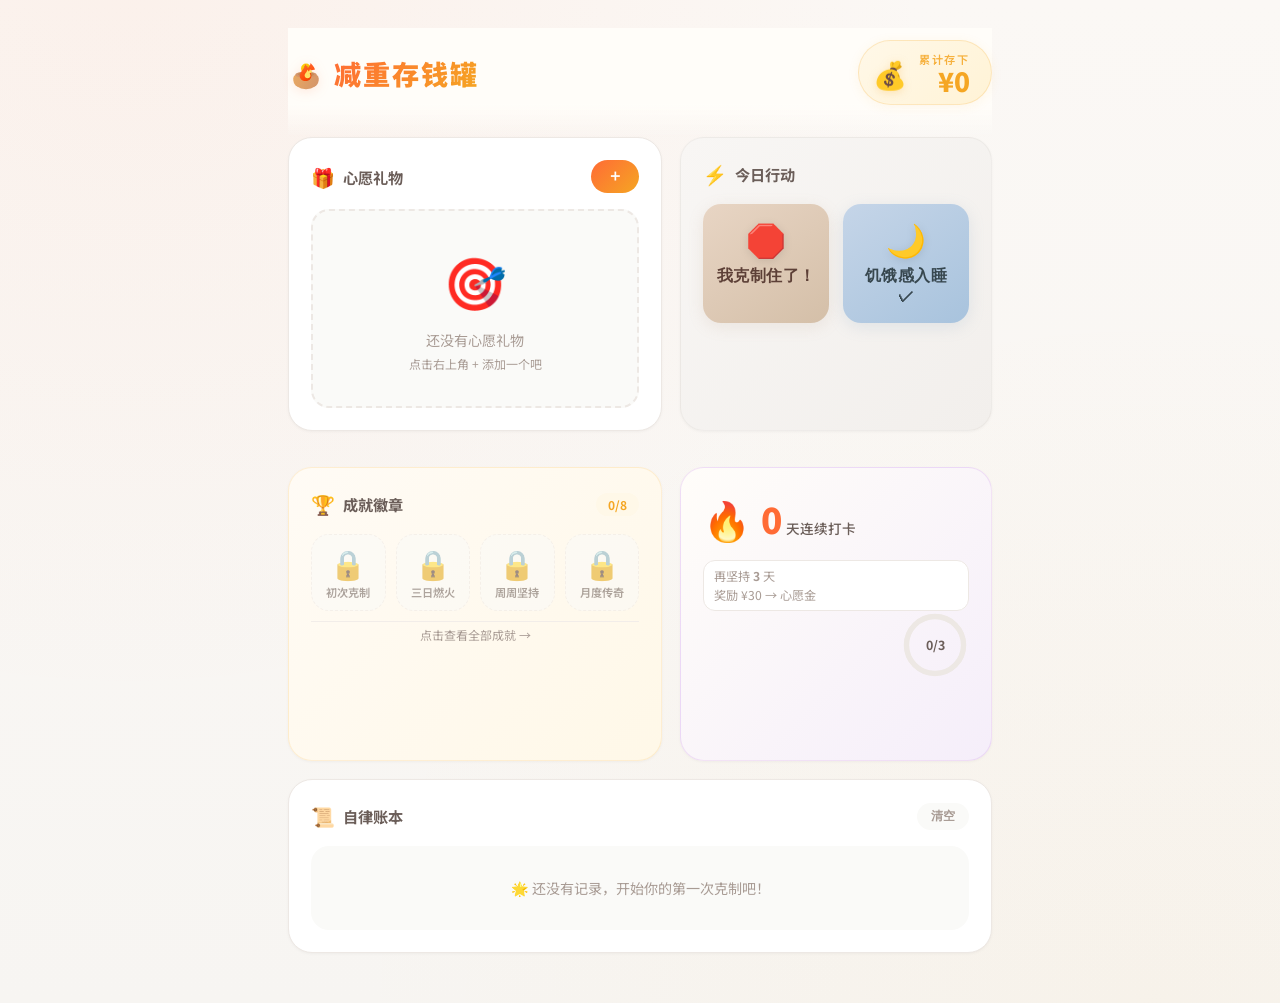
==== index.html @ 11b08d73 "feat: 减重存钱罐初始版本 - 2x2布局/SVG Logo/弹窗交互修复" ====
<!DOCTYPE html>
<html lang="zh-CN">
<head>
  <meta charset="UTF-8">
  <meta name="viewport" content="width=device-width, initial-scale=1.0, maximum-scale=1.0, user-scalable=no">
  <meta name="apple-mobile-web-app-capable" content="yes">
  <meta name="apple-mobile-web-app-status-bar-style" content="black-translucent">
  <title>减重存钱罐 | 减肥 = 存钱</title>
  <link rel="stylesheet" href="style.css">
  <link rel="preconnect" href="https://fonts.googleapis.com">
  <link href="https://fonts.googleapis.com/css2?family=Noto+Sans+SC:wght@300;400;500;700;900&display=swap" rel="stylesheet">
</head>
<body>
  <!-- ===== 主容器 ===== -->
  <div class="app-container">

    <!-- ===== 顶部导航栏 ===== -->
    <header class="top-bar">
      <div class="logo-area">
        <div class="logo-mark" aria-label="减重存钱罐 logo">
          <svg viewBox="0 0 40 40" width="36" height="36" fill="none" xmlns="http://www.w3.org/2000/svg">
            <!-- 钱罐身体 -->
            <ellipse cx="20" cy="28" rx="14" ry="10" fill="url(#potGrad)"/>
            <rect x="6" y="22" width="28" height="8" rx="4" fill="url(#potGrad)"/>
            <!-- 钱罐口 -->
            <ellipse cx="20" cy="22" rx="12" ry="3.5" fill="#D4956A"/>
            <ellipse cx="20" cy="21.5" rx="9" ry="2.5" fill="#C48A55"/>
            <!-- 投币口 -->
            <rect x="17" y="18" width="6" height="3.5" rx="1.5" fill="#8B6914"/>
            <!-- 金币（¥符号） -->
            <circle cx="20" cy="15" r="5.5" fill="url(#coinGrad)"/>
            <text x="20" y="17.5" text-anchor="middle" font-size="7" font-weight="900" fill="#B8860B">¥</text>
            <!-- 火焰 -->
            <path d="M30 16c-1-3-3.5-5-5-7 0 2.5-1.5 4-3 5.5-.5-1.5-2-3-3-4.5 0 3-2 5.5-3.5 7.5C14 19.5 13 21 13 23c0 3.5 3 6 6.5 6s6.5-2.5 6.5-6c0-2-.8-3.8-2-5.5z" fill="url(#fireGrad)" opacity="0.95"/>
            <path d="M27 19c-.5-1.5-1.8-2.5-2.6-3.5 0 1.3-.8 2-1.5 2.8-.25-.75-.9-1.5-1.35-2.25 0 1.5-1 2.75-1.75 3.75-.85 1.2-1.35 2-1.35 3 0 1.75 1.5 3 3.25 3S25 24.75 25 23c0-1-.4-1.9-1-2.75z" fill="#FFE066"/>
            <defs>
              <linearGradient id="potGrad" x1="6" y1="22" x2="34" y2="34" gradientUnits="userSpaceOnUse">
                <stop stop-color="#E8A862"/>
                <stop offset="1" stop-color="#D4956A"/>
              </linearGradient>
              <linearGradient id="coinGrad" x1="14.5" y1="9.5" x2="25.5" y2="20.5" gradientUnits="userSpaceOnUse">
                <stop stop-color="#FFD700"/>
                <stop offset="1" stop-color="#F5A623"/>
              </linearGradient>
              <linearGradient id="fireGrad" x1="16" y1="9" x2="32" y2="29" gradientUnits="userSpaceOnUse">
                <stop stop-color="#FF6B35"/>
                <stop offset="0.6" stop-color="#FF4500"/>
                <stop offset="1" stop-color="#CC3300"/>
              </linearGradient>
            </defs>
          </svg>
        </div>
        <h1 class="app-title">减重存钱罐</h1>
      </div>
      <div class="top-bar-right">
        <div class="total-saved-display" onclick="showStats()">
          <div class="saved-icon-wrap">💰</div>
          <div class="saved-info">
            <span class="saved-label">累计存下</span>
            <span class="saved-amount">¥<span id="totalSaved">0</span></span>
          </div>
        </div>
      </div>
    </header>

    <!-- ===== 核心数据卡片区域 ===== -->
    <section class="dashboard-grid">

      <!-- 心愿礼物卡片 -->
      <div class="card wish-card" id="wishCardSection">
        <div class="card-header">
          <span class="card-icon">🎁</span>
          <span class="card-title">心愿礼物</span>
          <button class="btn-mini btn-add-wish" onclick="openWishModal()" title="添加心愿">＋</button>
        </div>
        <div class="wish-display" id="wishDisplay">
          <div class="wish-empty-state" id="wishEmpty">
            <div class="empty-icon">🎯</div>
            <p>还没有心愿礼物<br><small>点击右上角 + 添加一个吧</small></p>
          </div>
        </div>
      </div>

      <!-- 今日行动卡片区 -->
      <div class="card action-card">
        <div class="card-header">
          <span class="card-icon">⚡</span>
          <span class="card-title">今日行动</span>
        </div>
        <div class="action-buttons">
          <button class="btn-action btn-resist" onclick="openResistModal()">
            <span class="btn-emoji">🛑</span>
            <span class="btn-text">我克制住了！</span>
            <span class="btn-sub">忍住没买高热量</span>
          </button>
          <button class="btn-action btn-checkin" onclick="doCheckin()">
            <span class="btn-emoji">🌙</span>
            <span class="btn-text">饥饿感入睡 ✓</span>
            <span class="btn-sub" id="checkinSubtext">带着饥饿感打卡</span>
          </button>
        </div>
      </div>

      <!-- 成就徽章卡片 -->
      <div class="card badge-card" id="badgeCardSection" onclick="openBadgeModal()">
        <div class="card-header">
          <span class="card-icon">🏆</span>
          <span class="card-title">成就徽章</span>
          <span class="badge-count" id="badgeCount">0/8</span>
        </div>
        <div class="badge-grid" id="badgeGrid">
          <!-- JS动态渲染 -->
        </div>
        <div class="badge-hint">点击查看全部成就 →</div>
      </div>

      <!-- 打卡连续天数 -->
      <div class="card streak-card">
        <div class="streak-info">
          <div class="streak-flame">🔥</div>
          <div class="streak-detail">
            <span class="streak-number"><span id="currentStreak">0</span></span>
            <span class="streak-unit">天连续打卡</span>
          </div>
          <div class="streak-next">
            <div class="streak-next-line">再坚持 <strong id="daysUntilReward">3</strong> 天</div>
            <div class="streak-next-line">奖励 ¥30 → 心愿金</div>
          </div>
        </div>
        <div class="progress-ring-wrap">
          <svg class="progress-ring" viewBox="0 0 100 100">
            <circle class="ring-bg" cx="50" cy="50" r="42"/>
            <circle class="ring-progress" id="streakRing" cx="50" cy="50" r="42"/>
          </svg>
          <span class="ring-text" id="ringText">0/3</span>
        </div>
      </div>

    </section>

    <!-- ===== 历史记录列表 ===== -->
    <section class="card history-card">
      <div class="card-header">
        <span class="card-icon">📜</span>
        <span class="card-title">自律账本</span>
        <button class="btn-mini btn-clear-history" onclick="clearAllHistory()">清空</button>
      </div>
      <div class="history-list" id="historyList">
        <div class="history-empty" id="historyEmpty">
          <p>🌟 还没有记录，开始你的第一次克制吧！</p>
        </div>
      </div>
    </section>

  </div>

  <!-- ===== 克制消费弹窗 ===== -->
  <div class="modal-overlay" id="resistModal">
    <div class="modal resist-modal">
      <div class="modal-glow"></div>
      <h2 class="modal-title">🛑 克制成功！</h2>
      <p class="modal-desc">你忍住了什么诱惑？把这笔钱存进心愿礼物吧！</p>

      <div class="form-group">
        <label>你忍住没买什么？</label>
        <div class="food-presets" id="foodPresets">
          <button class="food-chip selected" data-name="薛记炒货" data-price="28">🥜 薛记炒货 ¥28</button>
          <button class="food-chip" data-name="奶茶（大杯）" data-price="18">🧋 奶茶 ¥18</button>
          <button class="food-chip" data-name="炸鸡套餐" data-price="35">🍗 炸鸡套餐 ¥35</button>
          <button class="food-chip" data-name="蛋糕甜点" data-price="32">🍰 蛋糕 ¥32</button>
          <button class="food-chip" data-name="烧烤夜宵" data-price="60">🍢 烧烤 ¥60</button>
          <button class="food-chip" data-name="火锅" data-price="120">🍲 火锅 ¥120</button>
          <button class="food-chip" data-name="可乐薯条" data-price="22">🍟 快餐 ¥22</button>
          <button class="food-chip" data-name="冰淇淋" data-price="15">🍦 冰淇淋 ¥15</button>
        </div>
        <!-- 自定义输入 -->
        <div class="custom-food-input-wrap">
          <span class="custom-food-hint">✏️ 或自定义：</span>
          <input type="text" id="customFoodName" class="text-input custom-name-input" placeholder="物品名称">
          <div class="custom-amount-inline">
            <span class="currency-small">¥</span>
            <input type="number" id="customFoodPrice" class="amount-small-input" placeholder="金额" min="1" max="9999">
          </div>
          <button class="btn-mini btn-use-custom" id="btnUseCustom" onclick="useCustomFood()">使用</button>
        </div>
      </div>

      <div class="form-group">
        <label>存入金额（元）</label>
        <div class="amount-input-wrap">
          <span class="currency">¥</span>
          <input type="number" id="resistAmount" class="amount-input" value="28" min="1" max="9999">
        </div>
      </div>

      <div class="form-group">
        <label>备注（可选）</label>
        <input type="text" id="resistNote" class="text-input" placeholder="比如：路过薛记忍住了...">
      </div>

      <div class="modal-actions">
        <button class="btn-cancel" onclick="closeResistModal()">取消</button>
        <button class="btn-confirm btn-resist-confirm" onclick="confirmResist()">✨ 存入心愿金！</button>
      </div>
    </div>
  </div>

  <!-- ===== 添加心愿弹窗 ===== -->
  <div class="modal-overlay" id="wishModal">
    <div class="modal wish-modal">
      <h2 class="modal-title">🎁 添加心愿礼物</h2>
      <div class="form-group">
        <label>心愿礼物名称</label>
        <input type="text" id="wishName" class="text-input" placeholder="例如：AirPods Pro">
      </div>
      <div class="form-group">
        <label>目标金额（元）</label>
        <div class="amount-input-wrap">
          <span class="currency">¥</span>
          <input type="number" id="wishTarget" class="amount-input" value="699" min="1" max="999999">
        </div>
      </div>
      <div class="form-group">
        <label>图片链接（可选）</label>
        <input type="text" id="wishImage" class="text-input" placeholder="图片URL或留空使用默认图标">
      </div>
      <div class="modal-actions">
        <button class="btn-cancel" onclick="closeWishModal()">取消</button>
        <button class="btn-confirm btn-wish-confirm" onclick="saveWish()">💾 保存心愿</button>
      </div>
    </div>
  </div>

  <!-- ===== 鼓励弹窗（光效+文案） ===== -->
  <div class="celebration-overlay" id="celebrationOverlay">
    <canvas id="particleCanvas"></canvas>
    <div class="celebration-content" id="celebrationContent">
      <div class="celebration-icon" id="celebrationIcon">🏆</div>
      <h2 class="celebration-title" id="celebrationTitle">太棒了！</h2>
      <p class="celebration-text" id="celebrationText">鼓励文案</p>
      <div class="celebration-amount" id="celebrationAmount">+¥28</div>
      <button class="btn-celebration-close" onclick="closeCelebration()">继续加油 💪</button>
    </div>
  </div>

  <!-- ===== 成就弹窗 ===== -->
  <div class="modal-overlay" id="badgeModal">
    <div class="modal badge-modal">
      <h2 class="modal-title">🏆 成就殿堂</h2>
      <p class="modal-desc">每一个徽章都是你自律的见证，继续加油解锁更多！</p>

      <div class="badge-list" id="badgeList">
        <!-- JS动态渲染所有成就 -->
      </div>

      <div class="modal-actions">
        <button class="btn-confirm" style="flex:1" onclick="closeBadgeModal()">太棒了！</button>
      </div>
    </div>
  </div>

  <!-- ===== 成就解锁庆祝弹窗 ===== -->
  <div class="celebration-overlay" id="badgeCelebrationOverlay">
    <canvas id="badgeParticleCanvas"></canvas>
    <div class="celebration-content badge-celebration-content" id="badgeCelebrationContent">
      <div class="badge-unlock-icon" id="badgeUnlockIcon">🏅</div>
      <h2 class="celebration-title" id="badgeUnlockTitle">成就解锁！</h2>
      <div class="badge-unlock-name" id="badgeUnlockName"></div>
      <p class="celebration-text" id="badgeUnlockDesc">成就描述</p>
      <button class="btn-celebration-close" onclick="closeBadgeCelebration()">收下徽章 🎖️</button>
    </div>
  </div>

  <!-- ===== 底部Tab导航（移动端） ===== -->
  <nav class="bottom-nav">
    <button class="nav-item active" data-tab="home">
      <span class="nav-icon">🏠</span>
      <span class="nav-label">首页</span>
    </button>
    <button class="nav-item" data-tab="stats" onclick="showStats()">
      <span class="nav-icon">📊</span>
      <span class="nav-label">统计</span>
    </button>
    <button class="nav-item" data-tab="wish" onclick="openWishModal()">
      <span class="nav-icon nav-center-icon">🎯</span>
      <span class="nav-label">心愿</span>
    </button>
    <button class="nav-item" data-tab="history">
      <span class="nav-icon">📝</span>
      <span class="nav-label">记录</span>
    </button>
  </nav>

  <!-- ===== 统计面板弹窗 ===== -->
  <div class="modal-overlay" id="statsModal">
    <div class="modal stats-modal">
      <h2 class="modal-title">📊 数据统计</h2>
      <div class="stats-grid">
        <div class="stat-item">
          <span class="stat-value" id="statTotalSaved">¥0</span>
          <span class="stat-label">累计存钱</span>
        </div>
        <div class="stat-item">
          <span class="stat-value" id="statResistCount">0</span>
          <span class="stat-label">克制次数</span>
        </div>
        <div class="stat-item">
          <span class="stat-value" id="statCheckinCount">0</span>
          <span class="stat-label">打卡天数</span>
        </div>
        <div class="stat-item">
          <span class="stat-value" id="statBonusEarned">¥0</span>
          <span class="stat-label">打卡奖金</span>
        </div>
        <div class="stat-item stat-wide">
          <span class="stat-value" id="statCaloriesSaved">0</span>
          <span class="stat-label">预估少摄入热量 (kcal)</span>
        </div>
        <div class="stat-item stat-wide">
          <span class="stat-value" id="statBestStreak">0</span>
          <span class="stat-label">最长连续打卡</span>
        </div>
      </div>
      <div class="modal-actions">
        <button class="btn-confirm" onclick="closeStatsModal()">知道了</button>
      </div>
    </div>
  </div>

  <!-- ===== 打卡日历弹窗 ===== -->
  <div class="modal-overlay" id="calendarModal">
    <div class="modal calendar-modal">
      <h2 class="modal-title">📅 饥饿感入睡打卡日历</h2>
      <p class="modal-desc">带着饥饿感入睡，每3天奖励 ¥30 存入心愿金</p>

      <!-- 月份导航 -->
      <div class="calendar-nav">
        <button class="cal-nav-btn" id="calPrevMonth" onclick="changeCalMonth(-1)">◀</button>
        <span class="cal-month-year" id="calMonthYear"></span>
        <button class="cal-nav-btn" id="calNextMonth" onclick="changeCalMonth(1)">▶</button>
      </div>

      <!-- 星期头 -->
      <div class="cal-weekdays">
        <span>日</span><span>一</span><span>二</span><span>三</span><span>四</span><span>五</span><span>六</span>
      </div>

      <!-- 日历网格 -->
      <div class="calendar-grid" id="calendarGrid">
        <!-- JS动态生成 -->
      </div>

      <!-- 统计摘要 -->
      <div class="cal-summary">
        <div class="cal-stat">
          <span class="cal-stat-num" id="calTotalDays">0</span>
          <span class="cal-stat-label">本月打卡</span>
        </div>
        <div class="cal-stat">
          <span class="cal-stat-num" id="calBonusThisMonth">¥0</span>
          <span class="cal-stat-label">本月奖金</span>
        </div>
        <div class="cal-stat">
          <span class="cal-stat-num" id="calCurrentStreak2">0</span>
          <span class="cal-stat-label">当前连续</span>
        </div>
      </div>

      <div class="modal-actions">
        <button class="btn-confirm" style="flex:1" onclick="closeCalendarModal()">关闭</button>
        <button class="btn-confirm btn-resist-confirm" style="flex:1" onclick="closeCalendarModal(); doCheckin();">🌙 今日打卡</button>
      </div>
    </div>
  </div>

  <script src="app.js"></script>
</body>
</html>
---- style.css ----
/* ============================================================
   瘦金 - 明亮清新主题 | 响应式桌面+手机双端适配
   ============================================================ */

/* ===== CSS变量 - 明亮色系 ===== */
:root {
  --primary: #FF6B35;
  --primary-light: #FF8F5C;
  --primary-dark: #E55A2B;
  --primary-soft: #FFF3ED;
  --accent-gold: #F5A623;
  --accent-gold-soft: #FFF8E8;
  --accent-green: #34C759;
  --accent-green-soft: #EDF9F1;
  --accent-purple: #AF52DE;
  --accent-purple-soft: #F5EEFA;

  /* 明亮主题 */
  --bg-main: #F7F5F2;
  --bg-warm: #FFFDF9;
  --bg-card: #FFFFFF;
  --bg-card-alt: #FAFAF8;
  --text-primary: #1D1615;
  --text-secondary: #6B5E59;
  --text-muted: #A89B94;
  --border-color: #EDE8E4;
  --border-light: #F2EDE9;

  --shadow-sm: 0 1px 3px rgba(0, 0, 0, 0.04);
  --shadow-md: 0 4px 16px rgba(0, 0, 0, 0.06);
  --shadow-lg: 0 8px 32px rgba(0, 0, 0, 0.08);
  --shadow-glow-orange: 0 4px 20px rgba(255, 107, 53, 0.15);
  --shadow-glow-gold: 0 4px 20px rgba(245, 166, 35, 0.15);

  --radius-sm: 12px;
  --radius-md: 18px;
  --radius-lg: 24px;
  --radius-full: 50px;
}

* {
  margin: 0;
  padding: 0;
  box-sizing: border-box;
  -webkit-tap-highlight-color: transparent;
}

html {
  font-size: 16px;
  scroll-behavior: smooth;
}

body {
  font-family: 'Noto Sans SC', -apple-system, BlinkMacSystemFont, 'Segoe UI', sans-serif;
  background: var(--bg-main);
  color: var(--text-primary);
  min-height: 100vh;
  overflow-x: hidden;
  /* 温暖的渐变背景 */
  background-image:
    radial-gradient(ellipse at 10% 0%, rgba(255, 107, 53, 0.05) 0%, transparent 50%),
    radial-gradient(ellipse at 90% 100%, rgba(245, 166, 35, 0.04) 0%, transparent 50%),
    linear-gradient(180deg, #FBF8F5 0%, var(--bg-main) 100%);
}

/* ===== 主容器 - 桌面端宽屏布局 ===== */
.app-container {
  max-width: 720px;          /* 桌面端更宽 */
  margin: 0 auto;
  padding: 24px 28px 100px;   /* 底部留出导航栏空间 */
  position: relative;
}

/* ===== 顶部导航栏 ===== */
.top-bar {
  display: flex;
  justify-content: space-between;
  align-items: center;
  padding: 8px 0 28px;
  position: sticky;
  top: 0;
  z-index: 100;
  background: linear-gradient(to bottom, var(--bg-warm) 70%, transparent);
}

.top-bar-right {
  display: flex;
  align-items: center;
  gap: 10px;
}

.desktop-stats-btn {
  display: none; /* 手机端隐藏 */
}

/* ===== Logo 设计 - SVG 纯图形 ===== */
.logo-area {
  display: flex;
  align-items: center;
  gap: 10px;
}

.logo-mark {
  display: flex;
  align-items: center;
  justify-content: center;
  animation: logoFloat 3s ease-in-out infinite;
  filter: drop-shadow(0 2px 6px rgba(255, 107, 53, 0.15));
}

@keyframes logoFloat {
  0%, 100% { transform: translateY(0) rotate(0deg); }
  50% { transform: translateY(-2px) rotate(-2deg); }
}

/* Logo 内火焰呼吸动画 */
.logo-mark svg path[fill="url(#fireGrad)"] {
  animation: fireBreath 1.5s ease-in-out infinite alternate;
  transform-origin: center bottom;
}

@keyframes fireBreath {
  from { opacity: 0.85; transform: scaleY(0.95) scaleX(0.98); }
  to { opacity: 1; transform: scaleY(1.05) scaleX(1.02); }
}

/* Logo 内金币微旋转 */
.logo-mark svg circle[r="5.5"] {
  animation: coinSpin 4s ease-in-out infinite;
  transform-origin: center;
}

@keyframes coinSpin {
  0%, 100% { transform: rotate(0deg) translateY(0); }
  25% { transform: rotate(8deg) translateY(-1px); }
  75% { transform: rotate(-8deg) translateY(-1px); }
}

@keyframes pulse-icon {
  0%, 100% { transform: scale(1); }
  50% { transform: scale(1.12); }
}

.app-title {
  font-size: 1.45rem;
  font-weight: 900;
  background: linear-gradient(135deg, var(--primary), var(--accent-gold));
  -webkit-background-clip: text;
  -webkit-text-fill-color: transparent;
  background-clip: text;
  letter-spacing: 2px;
}

.total-saved-display {
  display: flex;
  align-items: center;
  gap: 10px;
  background: linear-gradient(135deg, var(--accent-gold-soft), #FFF3D6);
  padding: 8px 18px 8px 12px;
  border-radius: var(--radius-full);
  border: 1.5px solid rgba(245, 166, 35, 0.2);
  cursor: pointer;
  transition: all 0.3s cubic-bezier(0.34, 1.56, 0.64, 1);
  box-shadow: 0 2px 12px rgba(245, 166, 35, 0.08);
}

.total-saved-display:hover {
  transform: translateY(-2px) scale(1.03);
  box-shadow: 0 4px 20px rgba(245, 166, 35, 0.2);
  border-color: rgba(245, 166, 35, 0.35);
}

.saved-icon-wrap {
  font-size: 1.5rem;
  animation: coinBounce 2s ease-in-out infinite;
  filter: drop-shadow(0 2px 4px rgba(245, 166, 35, 0.25));
}

@keyframes coinBounce {
  0%, 100% { transform: translateY(0) scale(1); }
  50% { transform: translateY(-3px) scale(1.1); }
}

.saved-info {
  display: flex;
  flex-direction: column;
  align-items: flex-end;
  gap: 1px;
}

.saved-label {
  font-size: 0.65rem;
  color: var(--accent-gold);
  letter-spacing: 1.5px;
  font-weight: 600;
  opacity: 0.85;
}

.saved-amount {
  font-size: 1.45rem;
  font-weight: 900;
  color: var(--accent-gold);
  line-height: 1;
  letter-spacing: -0.5px;
}

/* ===== 卡片通用 - 明亮风格 + 丰富交互 ===== */
.card {
  background: var(--bg-card);
  border-radius: var(--radius-lg);
  padding: 22px;
  margin-bottom: 18px;
  border: 1px solid var(--border-color);
  box-shadow: var(--shadow-sm);
  transition: transform 0.3s cubic-bezier(0.34, 1.56, 0.64, 1), 
              box-shadow 0.3s cubic-bezier(0.34, 1.56, 0.64, 1),
              border-color 0.3s ease;
  cursor: default;
  position: relative;
  overflow: hidden;
}

/* 卡片悬停光效扫过 */
.card::after {
  content: '';
  position: absolute;
  top: 0;
  left: -100%;
  width: 60%;
  height: 100%;
  background: linear-gradient(90deg, transparent, rgba(255,255,255,0.4), transparent);
  transition: left 0.5s ease;
  pointer-events: none;
  opacity: 0;
}

.card:hover::after {
  left: 150%;
  opacity: 1;
}

.card:hover {
  transform: translateY(-4px) scale(1.008);
  box-shadow: var(--shadow-lg), 0 0 0 1px rgba(255,107,53,0.06);
  border-color: rgba(255, 107, 53, 0.15);
}

.card:active {
  transform: translateY(-1px) scale(0.998);
  transition-duration: 0.1s;
}

.card-header {
  display: flex;
  align-items: center;
  gap: 8px;
  margin-bottom: 16px;
}

.card-icon {
  font-size: 1.2rem;
}

.card-title {
  font-size: 0.95rem;
  font-weight: 700;
  color: var(--text-secondary);
  flex: 1;
}

.btn-mini {
  background: var(--primary-soft);
  color: var(--primary);
  border: none;
  padding: 5px 14px;
  border-radius: var(--radius-full);
  font-size: 0.75rem;
  font-weight: 600;
  cursor: pointer;
  transition: all 0.2s;
}

.btn-mini:hover {
  background: var(--primary);
  color: white;
}

.btn-add-wish {
  background: linear-gradient(135deg, var(--primary), var(--accent-gold));
  color: white !important;
  padding: 6px 16px;
  font-size: 1rem;
}

/* ===== Dashboard Grid ===== */
.dashboard-grid {
  display: grid;
  grid-template-columns: 1fr 1fr;
  gap: 16px;
}

/* 手机端单列 */
@media (max-width: 480px) {
  .dashboard-grid {
    grid-template-columns: 1fr;
  }
}

/* ===== 心愿礼物卡片 - 可点击交互 ===== */
.wish-card {
  cursor: pointer;
}

.wish-card:hover {
  border-color: rgba(245, 166, 35, 0.3);
}

.wish-display {
  min-height: 120px;
}

.wish-empty-state {
  display: flex;
  flex-direction: column;
  align-items: center;
  justify-content: center;
  padding: 32px 12px;
  color: var(--text-muted);
  text-align: center;
  background: var(--bg-card-alt);
  border-radius: var(--radius-md);
  border: 2px dashed var(--border-color);
  transition: all 0.3s ease;
  cursor: pointer;
}

.wish-empty-state:hover {
  border-color: var(--primary);
  background: var(--primary-soft);
}

.wish-empty-state:hover .empty-icon {
  transform: scale(1.2) rotate(10deg);
}

.empty-icon {
  font-size: 3.2rem;
  margin-bottom: 12px;
  animation: float 3s ease-in-out infinite;
}

@keyframes float {
  0%, 100% { transform: translateY(0); }
  50% { transform: translateY(-8px); }
}

.wish-empty-state p {
  font-size: 0.88rem;
  line-height: 1.6;
}

.wish-empty-state small {
  color: var(--text-muted);
  font-size: 0.75rem;
}

/* 有心愿时的展示 */
.wish-active {
  display: flex;
  align-items: center;
  gap: 20px;
  padding: 8px 0;
  cursor: pointer;
  transition: transform 0.25s ease;
}

.wish-active:hover {
  transform: translateX(4px);
}

.wish-active:hover .wish-img-wrap {
  transform: rotate(-5deg) scale(1.08);
  box-shadow: 0 4px 16px rgba(245, 166, 35, 0.2);
}

.wish-img-wrap {
  width: 80px;
  height: 80px;
  border-radius: var(--radius-md);
  overflow: hidden;
  flex-shrink: 0;
  background: linear-gradient(135deg, #FFF5EE, #FFE8D6);
  display: flex;
  align-items: center;
  justify-content: center;
  font-size: 2.2rem;
  border: 1px solid var(--border-light);
  transition: transform 0.35s cubic-bezier(0.34, 1.56, 0.64, 1), 
              box-shadow 0.35s ease;
}

.wish-img-wrap img {
  width: 100%;
  height: 100%;
  object-fit: cover;
}

.wish-info {
  flex: 1;
  min-width: 0;
}

.wish-name {
  font-size: 1.1rem;
  font-weight: 700;
  margin-bottom: 6px;
  white-space: nowrap;
  overflow: hidden;
  text-overflow: ellipsis;
}

.wish-progress-bar {
  width: 100%;
  height: 12px;
  background: var(--bg-card-alt);
  border-radius: 6px;
  overflow: hidden;
  margin: 10px 0;
  border: 1px solid var(--border-light);
}

.wish-progress-fill {
  height: 100%;
  border-radius: 6px;
  background: linear-gradient(90deg, var(--primary), var(--accent-gold));
  transition: width 0.6s cubic-bezier(0.34, 1.56, 0.64, 1);
  position: relative;
}

.wish-progress-fill::after {
  content: '';
  position: absolute;
  top: 0;
  left: 0;
  right: 0;
  bottom: 0;
  background: linear-gradient(90deg, transparent, rgba(255,255,255,0.35), transparent);
  animation: shimmer 2.5s infinite;
}

@keyframes shimmer {
  0% { transform: translateX(-100%); }
  100% { transform: translateX(100%); }
}

.wish-amount-row {
  display: flex;
  justify-content: space-between;
  align-items: baseline;
}

.wish-current {
  font-size: 1.2rem;
  font-weight: 800;
  color: var(--accent-gold);
}

.wish-target {
  font-size: 0.82rem;
  color: var(--text-muted);
}

.wish-percent {
  font-size: 0.78rem;
  color: var(--accent-green);
  font-weight: 700;
  background: var(--accent-green-soft);
  padding: 2px 10px;
  border-radius: var(--radius-full);
}

/* ===== 行动按钮卡片 ===== */
.action-card {
  background: linear-gradient(135deg, #F8F6F4, #F2EFEC);
  border-color: rgba(180, 170, 165, 0.12);
}

.action-card:hover {
  border-color: rgba(180, 170, 165, 0.25);
  box-shadow: var(--shadow-md), 0 0 30px rgba(160, 145, 135, 0.05);
}

.action-buttons {
  display: grid;
  grid-template-columns: 1fr 1fr;
  gap: 14px;
}

.btn-action {
  display: flex;
  flex-direction: column;
  align-items: center;
  gap: 6px;
  padding: 22px 14px;
  border: none;
  border-radius: var(--radius-md);
  cursor: pointer;
  transition: all 0.3s cubic-bezier(0.34, 1.56, 0.64, 1);
  position: relative;
  overflow: hidden;
}

/* 按钮点击涟漪效果容器 */
.btn-action .ripple {
  position: absolute;
  border-radius: 50%;
  background: rgba(255, 255, 255, 0.4);
  transform: scale(0);
 animation: rippleAnim 0.6s ease-out;
  pointer-events: none;
}

@keyframes rippleAnim {
  to {
    transform: scale(4);
    opacity: 0;
  }
}

.btn-action::before {
  content: '';
  position: absolute;
  top: 0;
  left: 0;
  right: 0;
  bottom: 0;
  opacity: 0;
  transition: opacity 0.3s;
}

.btn-action:hover::before {
  opacity: 1;
}

.btn-action:active {
  transform: scale(0.97);
}

.btn-resist {
  background: linear-gradient(145deg, #E8D5C4, #D4BFA8);
  color: #5D4037;
  box-shadow: 0 4px 16px rgba(180, 150, 120, 0.15);
}

.btn-resist::before {
  background: linear-gradient(145deg, #F0DECf, #E8D5C4);
}

.btn-resist:hover {
  box-shadow: 0 6px 24px rgba(180, 140, 100, 0.22);
  transform: translateY(-3px);
}

.btn-checkin {
  background: linear-gradient(145deg, #C5D5E8, #A8C3DD);
  color: #37474F;
  box-shadow: 0 4px 16px rgba(130, 160, 190, 0.18);
}

.btn-checkin::before {
  background: linear-gradient(145deg, #D5E3F2, #C5D5E8);
}

.btn-checkin:hover {
  box-shadow: 0 6px 24px rgba(110, 145, 180, 0.25);
  transform: translateY(-3px);
}

.btn-checkin.checked {
  background: linear-gradient(145deg, #B8D4BE, #9BC4A8);
  color: #2E533B;
  box-shadow: 0 4px 16px rgba(120, 175, 140, 0.2);
  pointer-events: none;
}

.btn-emoji {
  font-size: 2rem;
  transition: transform 0.3s ease;
  filter: drop-shadow(0 2px 4px rgba(0,0,0,0.1));
}

.btn-action:hover .btn-emoji {
  transform: scale(1.2) rotate(-8deg);
}

.btn-resist:hover .btn-emoji {
  animation: shake 0.5s ease infinite;
}

@keyframes shake {
  0%, 100% { transform: rotate(0); }
  25% { transform: rotate(-12deg); }
  75% { transform: rotate(12deg); }
}

.btn-checkin:hover .btn-emoji {
  animation: moonFloat 2s ease-in-out infinite;
}

@keyframes moonFloat {
  0%, 100% { transform: translateY(0) rotate(0); }
  50% { transform: translateY(-6px) rotate(10deg); }
}

.btn-text {
  font-size: 1rem;
  font-weight: 800;
  letter-spacing: 0.5px;
}

.btn-sub {
  font-size: 0.72rem;
  opacity: 0.85;
}

/* ===== 连续打卡卡片 - 可交互 ===== */
.streak-card {
  background: linear-gradient(135deg, var(--bg-warm), var(--accent-purple-soft));
  border-color: rgba(175, 82, 222, 0.15);
  cursor: pointer;
}

.streak-card:hover {
  border-color: rgba(175, 82, 222, 0.35);
}

.streak-card:hover .streak-flame {
  animation: flame-dance 0.4s ease-in-out infinite alternate, flameGrow 0.6s ease forwards;
}

@keyframes flameGrow {
  from { transform: scale(1); filter: brightness(1); }
  to { transform: scale(1.15); filter: brightness(1.2) drop-shadow(0 0 8px rgba(255,100,0,0.4)); }
}

.streak-card:hover .progress-ring-wrap {
  transform: scale(1.08);
  transition: transform 0.3s cubic-bezier(0.34, 1.56, 0.64, 1);
}

.streak-info {
  display: flex;
  align-items: center;
  flex-wrap: wrap;
  gap: 10px;
}

.streak-flame {
  font-size: 2.4rem;
  animation: flame-dance 0.8s ease-in-out infinite alternate;
  transition: transform 0.3s ease, filter 0.3s ease;
  cursor: pointer;
}

.streak-flame:hover {
  transform: scale(1.2) !important;
  filter: drop-shadow(0 0 12px rgba(255, 100, 0, 0.5)) brightness(1.2);
}

@keyframes flame-dance {
  from { transform: scale(1) rotate(-5deg); }
  to { transform: scale(1.1) rotate(5deg); }
}

.streak-detail {
  display: flex;
  align-items: baseline;
  gap: 4px;
  order: 0;
}

.streak-number {
  font-size: 2.2rem;
  font-weight: 900;
  color: var(--primary);
}

.streak-unit {
  font-size: 0.85rem;
  color: var(--text-secondary);
  font-weight: 500;
  white-space: nowrap;        /* 防止「天连续打卡」被断开 */
}

.streak-next {
  margin-left: 0;
  margin-top: 4px;
  text-align: left;
  color: var(--text-muted);
  line-height: 1.5;
  background: var(--bg-card);
  padding: 6px 10px;
  border-radius: var(--radius-sm);
  font-size: 0.76rem;
  transition: transform 0.25s ease, box-shadow 0.25s ease;
  border: 1px solid var(--border-color);
  order: 1;
  width: 100%;
}

.streak-next-line {
  white-space: nowrap;          /* 每行文字不截断 */
}

.streak-card:hover .streak-next {
  transform: translateY(-1px);
  box-shadow: 0 2px 10px rgba(0,0,0,0.06);
}

.progress-ring-wrap {
  position: relative;
  width: 68px;
  height: 68px;
  margin-left: auto;
  flex-shrink: 0;
  transition: transform 0.3s ease;
  cursor: pointer;
  order: 2;
}

.progress-ring {
  width: 100%;
  height: 100%;
  transform: rotate(-90deg);
}

.ring-bg {
  fill: none;
  stroke: var(--border-color);
  stroke-width: 8;
}

.ring-progress {
  fill: none;
  stroke-width: 8;
  stroke-linecap: round;
  stroke-dasharray: 264;
  stroke-dashoffset: 264;
  transition: stroke-dashoffset 0.6s cubic-bezier(0.34, 1.56, 0.64, 1);
}

#streakRing {
  stroke: var(--accent-purple);
}

.ring-text {
  position: absolute;
  top: 50%;
  left: 50%;
  transform: translate(-50%, -50%);
  font-size: 0.78rem;
  font-weight: 700;
  color: var(--text-secondary);
}

/* 清空按钮右对齐 */
.btn-clear-history {
  margin-left: auto;
  color: var(--text-muted) !important;
  background: var(--bg-card-alt) !important;
  border-color: var(--border-color) !important;
}

.btn-clear-history:hover {
  color: #E55A2B !important;
  background: rgba(229, 90, 43, 0.08) !important;
  border-color: rgba(229, 90, 43, 0.2) !important;
}

/* ===== 历史记录卡片 - 交互增强 ===== */
.history-card {
  cursor: default;
}

.history-card:hover {
  border-color: rgba(107, 94, 89, 0.2);
}
.history-list {
  max-height: 340px;
  overflow-y: auto;
  scrollbar-width: thin;
  scrollbar-color: var(--border-color) transparent;
}

.history-list::-webkit-scrollbar {
  width: 4px;
}

.history-list::-webkit-scrollbar-thumb {
  background: var(--border-color);
  border-radius: 2px;
}

.history-empty {
  text-align: center;
  padding: 32px;
  color: var(--text-muted);
  font-size: 0.88rem;
  background: var(--bg-card-alt);
  border-radius: var(--radius-md);
}

.history-item {
  display: flex;
  align-items: center;
  gap: 14px;
  padding: 14px 10px;
  margin: 0 -10px;
  border-bottom: 1px solid var(--border-light);
  animation: slideIn 0.3s ease-out;
  border-radius: var(--radius-sm);
  transition: background 0.2s ease, transform 0.2s ease;
  cursor: pointer;
}

.history-item:hover {
  background: var(--bg-card-alt);
  transform: translateX(4px);
}

.history-item:hover .history-icon {
  transform: scale(1.1) rotate(-5deg);
}

@keyframes slideIn {
  from {
    opacity: 0;
    transform: translateX(-12px);
  }
  to {
    opacity: 1;
    transform: translateX(0);
  }
}

.history-item:last-child {
  border-bottom: none;
}

.history-icon {
  width: 42px;
  height: 42px;
  border-radius: 12px;
  display: flex;
  align-items: center;
  justify-content: center;
  font-size: 1.2rem;
  flex-shrink: 0;
  transition: transform 0.25s ease;
}

.history-icon.resist {
  background: var(--primary-soft);
}

.history-icon.checkin {
  background: var(--accent-purple-soft);
}

.history-icon.bonus {
  background: var(--accent-green-soft);
}

.history-body {
  flex: 1;
  min-width: 0;
}

.history-title {
  font-size: 0.9rem;
  font-weight: 600;
  white-space: nowrap;
  overflow: hidden;
  text-overflow: ellipsis;
}

.history-note {
  font-size: 0.75rem;
  color: var(--text-muted);
  margin-top: 3px;
}

.history-time {
  font-size: 0.72rem;
  color: var(--text-muted);
  white-space: nowrap;
}

.history-amount {
  font-size: 1rem;
  font-weight: 800;
  white-space: nowrap;
  transition: transform 0.2s ease;
}

.history-item:hover .history-amount.positive {
  transform: scale(1.1);
}

.history-item:hover .history-amount.bonus {
  transform: scale(1.1);
}

.history-amount.positive {
  color: var(--accent-gold);
}

.history-amount.bonus {
  color: var(--accent-green);
}

/* ===== 弹窗通用 - 明亮风格 ===== */
.modal-overlay {
  position: fixed;
  top: 0;
  left: 0;
  right: 0;
  bottom: 0;
  background: rgba(255, 255, 255, 0.75);
  backdrop-filter: blur(10px);
  -webkit-backdrop-filter: blur(10px);
  z-index: 1000;
  display: flex;
  align-items: center;
  justify-content: center;
  padding: 20px;
  opacity: 0;
  visibility: hidden;
  pointer-events: none;
  transition: all 0.3s ease;
}

.modal-overlay.active {
  opacity: 1;
  visibility: visible;
  pointer-events: auto;
}

.modal {
  background: var(--bg-card);
  border-radius: var(--radius-lg);
  padding: 30px 28px;
  width: 100%;
  max-width: 420px;
  max-height: 90vh;
  overflow-y: auto;
  overflow-x: visible;
  border: 1px solid var(--border-color);
  box-shadow: var(--shadow-lg), 0 0 0 1px rgba(0,0,0,0.02);
  transform: scale(0.92) translateY(20px);
  transition: transform 0.35s cubic-bezier(0.34, 1.56, 0.64, 1);
  position: relative;
}

.modal-overlay.active .modal {
  transform: scale(1) translateY(0);
}

.modal-glow {
  position: absolute;
  top: -60px;
  right: -60px;
  width: 160px;
  height: 160px;
  background: radial-gradient(circle, rgba(255, 107, 53, 0.08), transparent 70%);
  border-radius: 50%;
  pointer-events: none;
  z-index: 0;
  overflow: hidden;
}

.modal-title {
  font-size: 1.35rem;
  font-weight: 900;
  margin-bottom: 6px;
  position: relative;
  z-index: 1;
}

.modal-desc {
  font-size: 0.86rem;
  color: var(--text-secondary);
  margin-bottom: 22px;
  line-height: 1.6;
  position: relative;
  z-index: 1;
}

.form-group {
  margin-bottom: 18px;
  position: relative;
  z-index: 1;
}

.form-group label {
  display: block;
  font-size: 0.84rem;
  font-weight: 600;
  color: var(--text-secondary);
  margin-bottom: 8px;
}

/* 食物预设标签 */
.food-presets {
  display: flex;
  flex-wrap: wrap;
  gap: 8px;
  position: relative;
  z-index: 2;
}

/* 自定义食物输入区域 */
.custom-food-input-wrap {
  display: flex;
  align-items: center;
  gap: 6px;
  margin-top: 10px;
  flex-wrap: wrap;
  padding: 10px;
  background: var(--bg-card-alt);
  border-radius: var(--radius-md);
  border: 1px dashed var(--border-color);
}

.custom-food-hint {
  font-size: 0.78rem;
  color: var(--text-secondary);
  white-space: nowrap;
}

.custom-name-input {
  flex: 1;
  min-width: 100px;
  padding: 6px 10px !important;
  font-size: 0.82rem !important;
}

.custom-amount-inline {
  display: flex;
  align-items: center;
  background: var(--bg-card);
  border: 1px solid var(--border-color);
  border-radius: var(--radius-sm);
  padding: 0 6px;
  width: 80px;
}

.currency-small {
  color: var(--text-secondary);
  font-size: 0.82rem;
  font-weight: 500;
}

.amount-small-input {
  border: none !important;
  background: transparent !important;
  padding: 6px 4px !important;
  font-size: 0.85rem !important;
  width: 100%;
  outline: none;
  font-weight: 600;
  color: var(--text-primary);
}

.amount-small-input::-webkit-inner-spin-button,
.amount-small-input::-webkit-outer-spin-button {
  -webkit-appearance: none;
  margin: 0;
}

.btn-use-custom {
  background: linear-gradient(135deg, #7C4DFF, #9c8cff);
  color: white;
  border: none;
  padding: 6px 14px;
  border-radius: var(--radius-full);
  font-size: 0.78rem;
  cursor: pointer;
  transition: all 0.2s;
  white-space: nowrap;
  font-weight: 500;
}

.btn-use-custom:hover {
  transform: scale(1.05);
  box-shadow: 0 2px 12px rgba(124, 77, 255, 0.35);
}

.btn-use-custom:active {
  transform: scale(0.97);
}

.food-chip {
  background: var(--bg-card-alt);
  border: 1px solid var(--border-color);
  color: var(--text-secondary);
  padding: 8px 14px;
  border-radius: var(--radius-full);
  font-size: 0.8rem;
  cursor: pointer;
  transition: all 0.2s;
  font-family: inherit;
  position: relative;
  z-index: 2;
}

.food-chip:hover {
  border-color: var(--primary);
  background: var(--primary-soft);
}

.food-chip.selected {
  background: linear-gradient(135deg, var(--primary), var(--primary-dark));
  color: white;
  border-color: transparent;
  box-shadow: var(--shadow-glow-orange);
}

/* 输入框 - 明亮风格 */
.amount-input-wrap {
  display: flex;
  align-items: center;
  background: var(--bg-card-alt);
  border: 1px solid var(--border-color);
  border-radius: var(--radius-sm);
  overflow: hidden;
  transition: all 0.2s;
}

.amount-input-wrap:focus-within {
  border-color: var(--primary);
  box-shadow: 0 0 0 3px rgba(255, 107, 53, 0.1);
}

.currency {
  padding: 13px 16px;
  font-size: 1.3rem;
  font-weight: 800;
  color: var(--accent-gold);
}

.amount-input {
  flex: 1;
  background: transparent;
  border: none;
  outline: none;
  font-size: 1.6rem;
  font-weight: 800;
  color: var(--text-primary);
  padding: 13px 10px;
  font-family: inherit;
  width: 100%;
}

.amount-input::-webkit-inner-spin-button,
.amount-input::-webkit-outer-spin-button {
  -webkit-appearance: none;
}

.text-input {
  width: 100%;
  background: var(--bg-card-alt);
  border: 1px solid var(--border-color);
  border-radius: var(--radius-sm);
  padding: 13px 16px;
  font-size: 0.92rem;
  color: var(--text-primary);
  outline: none;
  font-family: inherit;
  transition: all 0.2s;
}

.text-input:focus {
  border-color: var(--primary);
  box-shadow: 0 0 0 3px rgba(255, 107, 53, 0.1);
}

.text-input::placeholder {
  color: var(--text-muted);
}

/* 弹窗按钮 */
.modal-actions {
  display: flex;
  gap: 12px;
  margin-top: 26px;
  position: relative;
  z-index: 1;
}

.btn-cancel {
  flex: 1;
  padding: 14px;
  border: 1px solid var(--border-color);
  border-radius: var(--radius-sm);
  background: var(--bg-card-alt);
  color: var(--text-secondary);
  font-size: 0.93rem;
  font-weight: 600;
  cursor: pointer;
  transition: all 0.2s;
  font-family: inherit;
}

.btn-cancel:hover {
  background: var(--border-color);
  border-color: var(--text-muted);
}

.btn-confirm {
  flex: 2;
  padding: 14px;
  border: none;
  border-radius: var(--radius-sm);
  background: linear-gradient(135deg, var(--primary), var(--primary-dark));
  color: white;
  font-size: 0.93rem;
  font-weight: 700;
  cursor: pointer;
  transition: all 0.25s;
  font-family: inherit;
  box-shadow: var(--shadow-glow-orange);
}

.btn-confirm:hover {
  transform: translateY(-1px);
  box-shadow: 0 6px 24px rgba(255, 107, 53, 0.3);
}

.btn-confirm:active {
  transform: scale(0.98);
}

.btn-wish-confirm {
  background: linear-gradient(135deg, var(--accent-gold), #E6920C);
  box-shadow: var(--shadow-glow-gold);
}

/* ===== 庆祝弹窗（光效+粒子）- 明亮风格 ===== */
.celebration-overlay {
  position: fixed;
  top: 0;
  left: 0;
  right: 0;
  bottom: 0;
  z-index: 2000;
  display: flex;
  align-items: center;
  justify-content: center;
  opacity: 0;
  visibility: hidden;
  transition: opacity 0.4s ease;
  background: rgba(255, 255, 255, 0.88);
  backdrop-filter: blur(12px);
  -webkit-backdrop-filter: blur(12px);
}

.celebration-overlay.active {
  opacity: 1;
  visibility: visible;
}

#particleCanvas {
  position: absolute;
  top: 0;
  left: 0;
  width: 100%;
  height: 100%;
  pointer-events: none;
}

.celebration-content {
  text-align: center;
  z-index: 1;
  animation: celebrationPop 0.6s cubic-bezier(0.34, 1.56, 0.64, 1);
  background: var(--bg-card);
  padding: 40px 36px;
  border-radius: var(--radius-lg);
  box-shadow: var(--shadow-lg);
  max-width: 360px;
}

@keyframes celebrationPop {
  from {
    opacity: 0;
    transform: scale(0.8);
  }
  to {
    opacity: 1;
    transform: scale(1);
  }
}

.celebration-icon {
  font-size: 4rem;
  margin-bottom: 14px;
  animation: iconBounce 0.8s ease infinite alternate;
}

@keyframes iconBounce {
  from { transform: translateY(0) scale(1); }
  to { transform: translateY(-12px) scale(1.1); }
}

.celebration-title {
  font-size: 1.5rem;
  font-weight: 900;
  background: linear-gradient(135deg, var(--accent-gold), var(--primary), var(--accent-purple));
  -webkit-background-clip: text;
  -webkit-text-fill-color: transparent;
  background-clip: text;
  margin-bottom: 10px;
}

.celebration-text {
  font-size: 0.95rem;
  color: var(--text-secondary);
  line-height: 1.65;
  max-width: 300px;
  margin: 0 auto 18px;
  padding: 0 8px;
}

.celebration-amount {
  font-size: 2.6rem;
  font-weight: 900;
  color: var(--accent-gold);
  margin-bottom: 26px;
  animation: amountGlow 1.5s ease-in-out infinite alternate;
}

@keyframes amountGlow {
  from { transform: scale(1); }
  to { transform: scale(1.04); }
}

.btn-celebration-close {
  background: linear-gradient(135deg, var(--primary), var(--accent-gold));
  color: white;
  border: none;
  padding: 14px 38px;
  border-radius: var(--radius-full);
  font-size: 1rem;
  font-weight: 700;
  cursor: pointer;
  transition: all 0.25s;
  font-family: inherit;
  box-shadow: var(--shadow-glow-orange);
}

.btn-celebration-close:hover {
  transform: scale(1.05);
  box-shadow: 0 6px 28px rgba(255, 107, 53, 0.35);
}

/* ===== 底部导航栏 - 收紧适配桌面 ===== */
.bottom-nav {
  position: fixed;
  bottom: 0;
  left: 0;
  right: 0;
  background: rgba(255, 255, 255, 0.92);
  backdrop-filter: blur(16px);
  -webkit-backdrop-filter: blur(16px);
  border-top: 1px solid var(--border-color);
  display: flex;
  justify-content: center;
  gap: 0;
  padding: 8px 0 max(8px, env(safe-area-inset-bottom));
  z-index: 500;
  /* 桌面端限制宽度 */
  max-width: 420px;
  margin: 0 auto;
  left: 50%;
  transform: translateX(-50%);
  border-radius: 20px 20px 0 0;
  box-shadow: 0 -4px 20px rgba(0, 0, 0, 0.06);
}

.nav-item {
  display: flex;
  flex-direction: column;
  align-items: center;
  gap: 3px;
  background: none;
  border: none;
  color: var(--text-muted);
  font-size: 0.68rem;
  cursor: pointer;
  padding: 4px 18px;
  transition: all 0.2s;
  font-family: inherit;
  position: relative;
}

.nav-item.active {
  color: var(--primary);
}

.nav-icon {
  font-size: 1.3rem;
  transition: transform 0.2s;
}

.nav-item.active .nav-icon {
  transform: scale(1.15);
}

.nav-center-icon {
  font-size: 1.6rem;
  animation: pulse-icon 2s ease-in-out infinite;
}

.nav-label {
  font-weight: 500;
}

/* ===== 统计面板 ===== */
.stats-modal .modal {
  max-width: 400px;
}

.stats-grid {
  display: grid;
  grid-template-columns: 1fr 1fr;
  gap: 12px;
  position: relative;
  z-index: 1;
}

.stat-item {
  background: var(--bg-card-alt);
  border: 1px solid var(--border-color);
  border-radius: var(--radius-sm);
  padding: 18px 14px;
  text-align: center;
}

.stat-wide {
  grid-column: span 2;
}

.stat-value {
  display: block;
  font-size: 1.45rem;
  font-weight: 900;
  color: var(--accent-gold);
  margin-bottom: 4px;
}

.stat-label {
  font-size: 0.76rem;
  color: var(--text-muted);
  font-weight: 500;
}

/* ============================================================
   响应式适配
   ============================================================ */

/* ---- 手机端（默认就是手机优先） ---- */

/* 超小屏手机 */
@media (max-width: 380px) {
  html {
    font-size: 14.5px;
  }

  .app-container {
    padding: 16px 16px 90px;
  }

  .app-title {
    font-size: 1.25rem;
  }

  .saved-amount {
    font-size: 1.3rem;
  }

  .food-chip {
    padding: 6px 11px;
    font-size: 0.74rem;
  }

  .bottom-nav {
    max-width: 100%;
    border-radius: 0;
    left: 0;
    transform: none;
  }
}

/* ---- 平板竖屏 & 桌面端（统一 2×2 等高布局） ---- */
@media (min-width: 481px) {
  .dashboard-grid {
    grid-template-columns: 1fr 1fr;
    gap: 16px;
    /* 关键：让每行两张卡片等高 */
    grid-auto-rows: 1fr;
    align-items: stretch;
  }

  /* 所有卡片都占1格，不跨行跨列 */
  .dashboard-grid .wish-card,
  .dashboard-grid .action-card,
  .dashboard-grid .badge-card,
  .dashboard-grid .streak-card {
    grid-column: span 1;
    grid-row: span 1;
  }

  .action-buttons {
    grid-template-columns: 1fr 1fr;
  }

  .action-buttons .btn-action {
    padding: 18px 12px;
  }

  .btn-sub {
    display: none;
  }

  .badge-grid {
    grid-template-columns: repeat(4, 1fr);
    gap: 8px;
  }
}

/* ---- 桌面端（≥769px）---- */
@media (min-width: 769px) {
  .app-container {
    max-width: 680px;
    padding: 28px 28px 32px;
  }

  /* 桌面端：累计存下区域更大 */
  .total-saved-display {
    padding: 10px 22px 10px 14px;
    gap: 12px;
  }

  .saved-icon-wrap {
    font-size: 1.7rem;
  }

  .saved-amount {
    font-size: 1.65rem;
  }

  .saved-label {
    font-size: 0.7rem;
  }

  /* 桌面端隐藏底部dock导航，内容直接铺满 */
  .bottom-nav {
    display: none !important;
  }

  .app-container {
    padding-bottom: 32px;
  }

  /* 桌面端对称 2×2 布局 — 继承上面481px的统一定义 */
  .dashboard-grid {
    gap: 18px;
  }

  .card {
    padding: 22px;
  }

  .top-bar {
    padding: 12px 0 32px;
  }

  .app-title {
    font-size: 1.7rem;
  }

  .history-list {
    max-height: 400px;
  }

  /* 桌面端统计面板更宽 */
  .stats-modal .modal {
    max-width: 480px;
  }
}

/* 大桌面 ≥1200px */
@media (min-width: 1200px) {
  .app-container {
    max-width: 760px;
  }

  .dashboard-grid {
    grid-template-columns: 1.2fr 1fr;
  }
}

/* ---- 横屏模式（手机横屏） ---- */
@media (orientation: landscape) and (max-height: 500px) {
  .app-container {
    padding-bottom: 16px;
  }

  .bottom-nav {
    padding: 4px 0;
    max-width: 100%;
    left: 0;
    transform: none;
    border-radius: 0;
  }

  .wish-active {
    min-height: 60px;
  }

  .wish-img-wrap {
    width: 54px;
    height: 54px;
  }

  .card {
    padding: 14px;
  }
}

/* ===== 动画工具类 ===== */
.fade-in {
  animation: fadeIn 0.4s ease-out;
}

@keyframes fadeIn {
  from { opacity: 0; }
  to { opacity: 1; }
}

.bounce-in {
  animation: bounceIn 0.5s cubic-bezier(0.34, 1.56, 0.64, 1);
}

@keyframes bounceIn {
  from { opacity: 0; transform: scale(0.8); }
  to { opacity: 1; transform: scale(1); }
}

/* ===== 滚动条美化 ===== */
::-webkit-scrollbar {
  width: 5px;
}

::-webkit-scrollbar-track {
  background: transparent;
}

::-webkit-scrollbar-thumb {
  background: var(--border-color);
  border-radius: 3px;
}

/* ===== 成就徽章卡片 ===== */
.badge-card {
  background: linear-gradient(135deg, #FFFBF5, #FFF8E8);
  border-color: rgba(245, 166, 35, 0.15);
  cursor: pointer;
}

.badge-card:hover {
  border-color: rgba(245, 166, 35, 0.35);
  box-shadow: var(--shadow-md), 0 0 30px rgba(245, 166, 35, 0.08);
}

.badge-count {
  font-size: 0.75rem;
  font-weight: 700;
  color: var(--accent-gold);
  background: var(--accent-gold-soft);
  padding: 3px 12px;
  border-radius: var(--radius-full);
  margin-left: auto;
}

.badge-grid {
  display: grid;
  grid-template-columns: repeat(4, 1fr);
  gap: 10px;
  margin-bottom: 10px;
}

.badge-item {
  display: flex;
  flex-direction: column;
  align-items: center;
  gap: 6px;
  padding: 14px 8px 10px;
  border-radius: var(--radius-md);
  transition: all 0.3s ease;
  position: relative;
}

.badge-item.unlocked {
  background: linear-gradient(135deg, rgba(255, 215, 0, 0.12), rgba(245, 166, 35, 0.08));
  border: 1.5px solid rgba(245, 166, 35, 0.25);
}

.badge-item.locked {
  background: var(--bg-card-alt);
  border: 1.5px dashed var(--border-color);
  opacity: 0.55;
}

.badge-item.unlocked:hover {
  transform: translateY(-3px) scale(1.05);
  box-shadow: 0 4px 16px rgba(245, 166, 35, 0.2);
}

.badge-item.unlocked .badge-icon {
  animation: badgeShine 2s ease-in-out infinite;
}

@keyframes badgeShine {
  0%, 100% { transform: scale(1) rotate(0); filter: brightness(1); }
  50% { transform: scale(1.1) rotate(5deg); filter: brightness(1.15) drop-shadow(0 0 6px rgba(255,215,0,0.4)); }
}

.badge-icon {
  font-size: 1.8rem;
  line-height: 1;
  transition: transform 0.3s ease;
}

.badge-name {
  font-size: 0.7rem;
  font-weight: 600;
  color: var(--text-secondary);
  text-align: center;
  white-space: nowrap;
  overflow: hidden;
  text-overflow: ellipsis;
  max-width: 100%;
}

.badge-item.unlocked .badge-name {
  color: var(--accent-gold);
  font-weight: 700;
}

.badge-hint {
  text-align: center;
  font-size: 0.75rem;
  color: var(--text-muted);
  padding-top: 4px;
  border-top: 1px solid var(--border-light);
  transition: color 0.2s;
}

.badge-card:hover .badge-hint {
  color: var(--accent-gold);
}

/* ===== 成就殿堂弹窗 ===== */
.badge-modal .modal {
  max-width: 440px;
}

.badge-list {
  display: flex;
  flex-direction: column;
  gap: 10px;
  max-height: 400px;
  overflow-y: auto;
  margin-bottom: 4px;
  position: relative;
  z-index: 1;
  scrollbar-width: thin;
  scrollbar-color: var(--border-color) transparent;
}

.badge-list::-webkit-scrollbar {
  width: 4px;
}

.badge-list::-webkit-scrollbar-thumb {
  background: var(--border-color);
  border-radius: 2px;
}

.badge-detail-item {
  display: flex;
  align-items: center;
  gap: 14px;
  padding: 14px 16px;
  border-radius: var(--radius-md);
  transition: all 0.3s ease;
  border: 1.5px solid transparent;
}

.badge-detail-item.unlocked {
  background: linear-gradient(135deg, rgba(255, 215, 0, 0.08), rgba(245, 166, 35, 0.04));
  border-color: rgba(245, 166, 35, 0.2);
}

.badge-detail-item.locked {
  background: var(--bg-card-alt);
  border-color: var(--border-light);
  opacity: 0.6;
}

.badge-detail-item.unlocked:hover {
  transform: translateX(4px);
  box-shadow: 0 2px 12px rgba(245, 166, 35, 0.12);
}

.badge-detail-icon {
  font-size: 2rem;
  width: 48px;
  height: 48px;
  display: flex;
  align-items: center;
  justify-content: center;
  border-radius: var(--radius-sm);
  flex-shrink: 0;
  background: var(--bg-card);
  border: 1px solid var(--border-light);
}

.badge-detail-item.unlocked .badge-detail-icon {
  background: linear-gradient(135deg, var(--accent-gold-soft), rgba(255, 215, 0, 0.15));
  border-color: rgba(245, 166, 35, 0.2);
  animation: badgeIconPulse 2s ease-in-out infinite;
}

@keyframes badgeIconPulse {
  0%, 100% { box-shadow: 0 0 0 0 rgba(245, 166, 35, 0.2); }
  50% { box-shadow: 0 0 0 6px rgba(245, 166, 35, 0); }
}

.badge-detail-info {
  flex: 1;
  min-width: 0;
}

.badge-detail-name {
  font-size: 0.95rem;
  font-weight: 700;
  color: var(--text-primary);
  margin-bottom: 3px;
  display: flex;
  align-items: center;
  gap: 8px;
}

.badge-unlocked-tag {
  font-size: 0.68rem;
  font-weight: 600;
  color: white;
  background: linear-gradient(135deg, var(--accent-gold), #E6920C);
  padding: 2px 8px;
  border-radius: var(--radius-full);
  animation: tagGlow 1.5s ease-in-out infinite alternate;
}

@keyframes tagGlow {
  from { box-shadow: 0 0 4px rgba(245, 166, 35, 0.3); }
  to { box-shadow: 0 0 10px rgba(245, 166, 35, 0.5); }
}

.badge-detail-desc {
  font-size: 0.78rem;
  color: var(--text-muted);
  line-height: 1.5;
}

/* ===== 成就解锁庆祝弹窗 ===== */
.badge-celebration-content {
  text-align: center;
  z-index: 1;
  animation: celebrationPop 0.6s cubic-bezier(0.34, 1.56, 0.64, 1),
             badgeGlow 2s ease-in-out infinite alternate;
  background: linear-gradient(135deg, #FFFBF0, #FFF8E8);
  padding: 44px 36px;
  border-radius: var(--radius-lg);
  box-shadow: var(--shadow-lg), 0 0 60px rgba(255, 215, 0, 0.15);
  max-width: 360px;
  border: 2px solid rgba(245, 166, 35, 0.2);
}

@keyframes badgeGlow {
  from { box-shadow: var(--shadow-lg), 0 0 40px rgba(255, 215, 0, 0.1); }
  to { box-shadow: var(--shadow-lg), 0 0 80px rgba(255, 215, 0, 0.25); }
}

.badge-unlock-icon {
  font-size: 5rem;
  margin-bottom: 16px;
  animation: badgeUnlockBounce 0.8s ease infinite alternate, iconSpin 3s linear infinite;
  filter: drop-shadow(0 4px 12px rgba(245, 166, 35, 0.3));
}

@keyframes badgeUnlockBounce {
  from { transform: translateY(0) scale(1) rotate(-5deg); }
  to { transform: translateY(-14px) scale(1.15) rotate(5deg); }
}

@keyframes iconSpin {
  0% { filter: drop-shadow(0 4px 12px rgba(245, 166, 35, 0.3)) hue-rotate(0deg); }
  100% { filter: drop-shadow(0 4px 20px rgba(255, 165, 0, 0.5)) hue-rotate(10deg); }
}

.badge-unlock-name {
  font-size: 1.4rem;
  font-weight: 900;
  background: linear-gradient(135deg, var(--accent-gold), #E6920C, var(--primary));
  -webkit-background-clip: text;
  -webkit-text-fill-color: transparent;
  background-clip: text;
  margin-bottom: 8px;
  letter-spacing: 2px;
}


/* 桌面端成就卡片布局 */
@media (min-width: 769px) {
  .badge-grid {
    grid-template-columns: repeat(4, 1fr);
    gap: 10px;
  }

  .badge-icon {
    font-size: 1.8rem;
  }

  .badge-name {
    font-size: 0.7rem;
  }
}

/* ===== 打卡日历弹窗 ===== */
.calendar-modal .modal {
  max-width: 420px;
}

.calendar-nav {
  display: flex;
  justify-content: space-between;
  align-items: center;
  margin-bottom: 16px;
  position: relative;
  z-index: 1;
}

.cal-nav-btn {
  width: 36px;
  height: 36px;
  border-radius: 50%;
  border: 1px solid var(--border-color);
  background: var(--bg-card-alt);
  color: var(--text-secondary);
  font-size: 0.85rem;
  cursor: pointer;
  transition: all 0.2s;
  display: flex;
  align-items: center;
  justify-content: center;
  font-family: inherit;
}

.cal-nav-btn:hover {
  background: var(--primary-soft);
  border-color: var(--primary);
  color: var(--primary);
}

.cal-month-year {
  font-size: 1.05rem;
  font-weight: 700;
  color: var(--text-primary);
}

.cal-weekdays {
  display: grid;
  grid-template-columns: repeat(7, 1fr);
  text-align: center;
  margin-bottom: 6px;
  position: relative;
  z-index: 1;
}

.cal-weekdays span {
  font-size: 0.75rem;
  font-weight: 600;
  color: var(--text-muted);
  padding: 6px 0;
}

.cal-weekdays span:first-child,
.cal-weekdays span:last-child {
  color: var(--primary);
}

.calendar-grid {
  display: grid;
  grid-template-columns: repeat(7, 1fr);
  gap: 4px;
  margin-bottom: 18px;
  position: relative;
  z-index: 1;
}

.cal-day {
  aspect-ratio: 1;
  display: flex;
  align-items: center;
  justify-content: center;
  border-radius: 12px;
  font-size: 0.85rem;
  font-weight: 500;
  color: var(--text-secondary);
  cursor: default;
  transition: all 0.2s ease;
  position: relative;
}

.cal-day.other-month {
  color: var(--text-muted);
  opacity: 0.4;
}

.cal-day.today {
  background: var(--primary-soft);
  color: var(--primary);
  font-weight: 800;
  border: 1.5px solid var(--primary);
}

.cal-day.checked {
  background: linear-gradient(135deg, #34C759, #248A3D);
  color: white !important;
  font-weight: 800;
  box-shadow: 0 2px 8px rgba(52, 199, 89, 0.3);
  animation: checkPopIn 0.3s cubic-bezier(0.34, 1.56, 0.64, 1);
}

@keyframes checkPopIn {
  from { transform: scale(0.5); }
  to { transform: scale(1); }
}

.cal-day.checked::after {
  content: '✓';
  position: absolute;
  font-size: 0.6rem;
  bottom: 2px;
  right: 4px;
}

.cal-day.today.checked {
  border-color: #00C853;
  box-shadow: 0 0 12px rgba(52, 199, 89, 0.4);
}

.cal-day.bonus-day {
  background: linear-gradient(135deg, var(--accent-gold), #E6920C) !important;
  color: white !important;
  box-shadow: 0 2px 10px rgba(245, 166, 35, 0.35);
}

.cal-day.bonus-day::after {
  content: '🎁';
  font-size: 0.55rem;
  bottom: 1px;
  right: 3px;
}

/* 日历底部统计 */
.cal-summary {
  display: flex;
  justify-content: space-around;
  background: var(--bg-card-alt);
  border-radius: var(--radius-md);
  padding: 14px 10px;
  margin-bottom: 4px;
  position: relative;
  z-index: 1;
}

.cal-stat {
  display: flex;
  flex-direction: column;
  align-items: center;
  gap: 2px;
}

.cal-stat-num {
  font-size: 1.25rem;
  font-weight: 900;
  color: var(--accent-purple);
}

.cal-stat-label {
  font-size: 0.7rem;
  color: var(--text-muted);
  font-weight: 500;
}

::-webkit-scrollbar-thumb:hover {
  background: var(--text-muted);
}

/* ===== 选择文本样式 ===== */
::selection {
  background: rgba(255, 107, 53, 0.2);
  color: var(--text-primary);
}
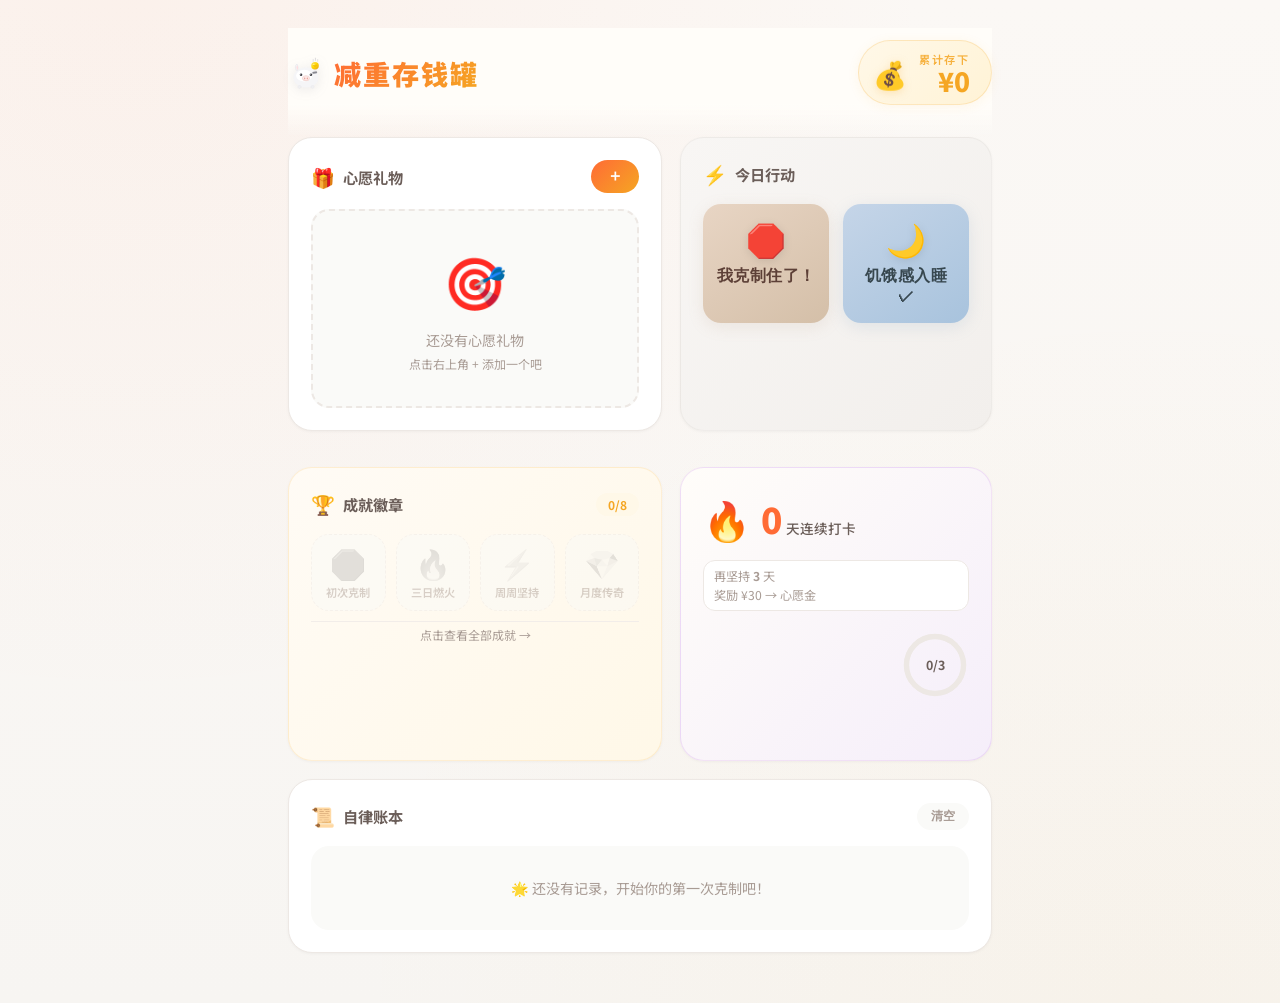
==== commit 78947b60: "feat: Logo改为可爱猪猪存钱罐 - 圆润白猪+金币掉落动画" ====
--- a/index.html
+++ b/index.html
@@ -19,33 +19,54 @@
       <div class="logo-area">
         <div class="logo-mark" aria-label="减重存钱罐 logo">
           <svg viewBox="0 0 40 40" width="36" height="36" fill="none" xmlns="http://www.w3.org/2000/svg">
-            <!-- 钱罐身体 -->
-            <ellipse cx="20" cy="28" rx="14" ry="10" fill="url(#potGrad)"/>
-            <rect x="6" y="22" width="28" height="8" rx="4" fill="url(#potGrad)"/>
-            <!-- 钱罐口 -->
-            <ellipse cx="20" cy="22" rx="12" ry="3.5" fill="#D4956A"/>
-            <ellipse cx="20" cy="21.5" rx="9" ry="2.5" fill="#C48A55"/>
-            <!-- 投币口 -->
-            <rect x="17" y="18" width="6" height="3.5" rx="1.5" fill="#8B6914"/>
-            <!-- 金币（¥符号） -->
-            <circle cx="20" cy="15" r="5.5" fill="url(#coinGrad)"/>
-            <text x="20" y="17.5" text-anchor="middle" font-size="7" font-weight="900" fill="#B8860B">¥</text>
-            <!-- 火焰 -->
-            <path d="M30 16c-1-3-3.5-5-5-7 0 2.5-1.5 4-3 5.5-.5-1.5-2-3-3-4.5 0 3-2 5.5-3.5 7.5C14 19.5 13 21 13 23c0 3.5 3 6 6.5 6s6.5-2.5 6.5-6c0-2-.8-3.8-2-5.5z" fill="url(#fireGrad)" opacity="0.95"/>
-            <path d="M27 19c-.5-1.5-1.8-2.5-2.6-3.5 0 1.3-.8 2-1.5 2.8-.25-.75-.9-1.5-1.35-2.25 0 1.5-1 2.75-1.75 3.75-.85 1.2-1.35 2-1.35 3 0 1.75 1.5 3 3.25 3S25 24.75 25 23c0-1-.4-1.9-1-2.75z" fill="#FFE066"/>
+            <!-- 猪猪存钱罐 - 身体（圆润胖乎乎） -->
+            <ellipse cx="20" cy="25" rx="14" ry="11" fill="#F5F5F7"/>
+            <!-- 猪猪肚子高光 -->
+            <ellipse cx="18" cy="23" rx="9" ry="6.5" fill="#FFFFFF"/>
+            <!-- 耳朵 -->
+            <path d="M9 17 Q7 12 10 10 Q12 13 11 17 Z" fill="#F5F5F7" stroke="#E8E8EC" stroke-width="0.8"/>
+            <path d="M31 17 Q33 12 30 10 Q28 13 29 17 Z" fill="#F5F5F7" stroke="#E8E8EC" stroke-width="0.8"/>
+            <!-- 内耳粉色 -->
+            <path d="M9.8 16.2 Q8.5 13 10.3 11.5 Q11.5 13.5 11 16.2 Z" fill="#FFDDE0"/>
+            <path d="M30.2 16.2 Q31.5 13 29.7 11.5 Q28.5 13.5 29 16.2 Z" fill="#FFDDE0"/>
+            <!-- 眼睛 -->
+            <circle cx="14.5" cy="22" r="1.4" fill="#3D3D44"/>
+            <circle cx="25.5" cy="22" r="1.4" fill="#3D3D44"/>
+            <!-- 眼睛高光 -->
+            <circle cx="14.1" cy="21.6" r="0.45" fill="#FFFFFF"/>
+            <circle cx="25.1" cy="21.6" r="0.45" fill="#FFFFFF"/>
+            <!-- 猪鼻子 -->
+            <ellipse cx="20" cy="26" rx="4" ry="2.8" fill="#FFEAE8"/>
+            <ellipse cx="20" cy="25.8" rx="4" ry="2.8" stroke="#E8C4C0" stroke-width="0.6" fill="none"/>
+            <!-- 鼻孔 -->
+            <ellipse cx="18.5" cy="26" rx="0.75" ry="1" fill="#E8A8A0"/>
+            <ellipse cx="21.5" cy="26" rx="0.75" ry="1" fill="#E8A8A0"/>
+            <!-- 投币口（背部弧形 slot） -->
+            <rect x="27" y="18.5" width="5.5" height="2.2" rx="1.1" fill="#B0B0B8" transform="rotate(-8 29.75 19.6)"/>
+            <rect x="27.3" y="18.7" width="5" height="1.5" rx="0.75" fill="#888890" transform="rotate(-8 29.8 19.45)"/>
+            <!-- 小短腿 -->
+            <rect x="11" y="34" width="3.5" height="3" rx="1.5" fill="#F0F0F2" stroke="#E8E8EC" stroke-width="0.6"/>
+            <rect x="25.5" y="34" width="3.5" height="3" rx="1.5" fill="#F0F0F2" stroke="#E8E8EC" stroke-width="0.6"/>
+            <!-- 掉落中的金币 -->
+            <g class="coin-falling">
+              <circle cx="30" cy="12" r="4.2" fill="url(#coinGrad)"/>
+              <circle cx="30" cy="12" r="3.5" fill="none" stroke="#E8A020" stroke-width="0.4" opacity="0.4"/>
+              <!-- 金币上的小猪脸 -->
+              <circle cx="28.6" cy="11.3" r="0.55" fill="#D4940F" opacity="0.6"/>
+              <circle cx="31.4" cy="11.3" r="0.55" fill="#D4940F" opacity="0.6"/>
+              <ellipse cx="30" cy="12.2" rx="1.1" ry="0.75" fill="none" stroke="#D4940F" stroke-width="0.45" opacity="0.6"/>
+              <!-- 金币光泽 -->
+              <ellipse cx="28.5" cy="10.5" rx="1.2" ry="0.7" fill="#FFF8E0" opacity="0.5"/>
+            </g>
+            <!-- 掉落动画线条 -->
+            <line x1="28" y1="7" x2="28" y2="5" stroke="#C0C0C8" stroke-width="0.9" stroke-linecap="round" opacity="0.5" class="drop-line drop-line-1"/>
+            <line x1="30.5" y1="6" x2="30.5" y2="3.5" stroke="#C0C0C8" stroke-width="0.9" stroke-linecap="round" opacity="0.65" class="drop-line drop-line-2"/>
+            <line x1="33" y1="7" x2="33" y2="5" stroke="#C0C0C8" stroke-width="0.9" stroke-linecap="round" opacity="0.5" class="drop-line drop-line-3"/>
             <defs>
-              <linearGradient id="potGrad" x1="6" y1="22" x2="34" y2="34" gradientUnits="userSpaceOnUse">
-                <stop stop-color="#E8A862"/>
-                <stop offset="1" stop-color="#D4956A"/>
-              </linearGradient>
-              <linearGradient id="coinGrad" x1="14.5" y1="9.5" x2="25.5" y2="20.5" gradientUnits="userSpaceOnUse">
-                <stop stop-color="#FFD700"/>
-                <stop offset="1" stop-color="#F5A623"/>
-              </linearGradient>
-              <linearGradient id="fireGrad" x1="16" y1="9" x2="32" y2="29" gradientUnits="userSpaceOnUse">
-                <stop stop-color="#FF6B35"/>
-                <stop offset="0.6" stop-color="#FF4500"/>
-                <stop offset="1" stop-color="#CC3300"/>
+              <linearGradient id="coinGrad" x1="25.8" y1="7.8" x2="34.2" y2="16.2" gradientUnits="userSpaceOnUse">
+                <stop stop-color="#FFEB70"/>
+                <stop offset="0.5" stop-color="#FFD700"/>
+                <stop offset="1" stop-color="#E8A020"/>
               </linearGradient>
             </defs>
           </svg>
--- a/style.css
+++ b/style.css
@@ -105,21 +105,35 @@
   align-items: center;
   justify-content: center;
   animation: logoFloat 3s ease-in-out infinite;
-  filter: drop-shadow(0 2px 6px rgba(255, 107, 53, 0.15));
+  filter: drop-shadow(0 2px 6px rgba(100, 100, 120, 0.12));
 }
 
 @keyframes logoFloat {
   0%, 100% { transform: translateY(0) rotate(0deg); }
-  50% { transform: translateY(-2px) rotate(-2deg); }
-}
-
-/* Logo 内火焰呼吸动画 */
-.logo-mark svg path[fill="url(#fireGrad)"] {
-  animation: fireBreath 1.5s ease-in-out infinite alternate;
-  transform-origin: center bottom;
-}
-
-@keyframes fireBreath {
+  50% { transform: translateY(-2px) rotate(-1.5deg); }
+}
+
+/* 金币掉落动画 */
+.coin-falling {
+  animation: coinDrop 1.8s ease-in-out infinite;
+  transform-origin: center;
+}
+
+@keyframes coinDrop {
+  0%, 100% { transform: translateY(0) scale(1); opacity: 1; }
+  50% { transform: translateY(3px) scale(1.05); opacity: 0.85; }
+  80% { transform: translateY(-1px) scale(0.98); opacity: 0.95; }
+}
+
+/* 掉落线条动画 */
+.drop-line-1 { animation: dropPulse 1.8s ease-in-out infinite 0s; }
+.drop-line-2 { animation: dropPulse 1.8s ease-in-out infinite 0.15s; }
+.drop-line-3 { animation: dropPulse 1.8s ease-in-out infinite 0.3s; }
+
+@keyframes dropPulse {
+  0%, 100% { opacity: 0.3; transform: translateY(0); }
+  50% { opacity: 0.7; transform: translateY(-2px); }
+}
   from { opacity: 0.85; transform: scaleY(0.95) scaleX(0.98); }
   to { opacity: 1; transform: scaleY(1.05) scaleX(1.02); }
 }
@@ -722,6 +736,7 @@
   width: 68px;
   height: 68px;
   margin-left: auto;
+  margin-top: 20px;
   flex-shrink: 0;
   transition: transform 0.3s ease;
   cursor: pointer;
@@ -1709,26 +1724,76 @@
   border-radius: var(--radius-md);
   transition: all 0.3s ease;
   position: relative;
-}
-
-.badge-item.unlocked {
-  background: linear-gradient(135deg, rgba(255, 215, 0, 0.12), rgba(245, 166, 35, 0.08));
-  border: 1.5px solid rgba(245, 166, 35, 0.25);
-}
-
-.badge-item.locked {
+  border: 1.5px solid transparent;
+}
+
+/* 等级0：未开始 - 灰色 */
+.badge-item.lvl-0 {
   background: var(--bg-card-alt);
   border: 1.5px dashed var(--border-color);
-  opacity: 0.55;
-}
-
-.badge-item.unlocked:hover {
+  opacity: 0.45;
+}
+
+.badge-item.lvl-0 .badge-icon {
+  filter: grayscale(1) opacity(0.4);
+}
+
+.badge-item.lvl-0 .badge-name {
+  color: var(--text-muted);
+}
+
+/* 等级1：起步 - 暗淡 */
+.badge-item.lvl-1 {
+  background: linear-gradient(135deg, rgba(150, 150, 160, 0.08), rgba(140, 140, 150, 0.04));
+  border: 1.5px solid rgba(150, 150, 160, 0.2);
+  opacity: 0.65;
+}
+
+.badge-item.lvl-1 .badge-icon {
+  filter: grayscale(0.6) opacity(0.55);
+}
+
+.badge-item.lvl-1 .badge-name {
+  color: var(--text-secondary);
+  opacity: 0.7;
+}
+
+/* 等级2：接近 - 发亮 */
+.badge-item.lvl-2 {
+  background: linear-gradient(135deg, rgba(255, 200, 80, 0.1), rgba(245, 166, 35, 0.06));
+  border: 1.5px solid rgba(245, 180, 50, 0.3);
+  opacity: 0.85;
+}
+
+.badge-item.lvl-2 .badge-icon {
+  filter: grayscale(0) brightness(0.9);
+}
+
+.badge-item.lvl-2 .badge-name {
+  color: #B8860B;
+  font-weight: 650;
+}
+
+/* 等级3：已解锁 - 金光闪耀 */
+.badge-item.lvl-3 {
+  background: linear-gradient(135deg, rgba(255, 215, 0, 0.14), rgba(245, 166, 35, 0.09));
+  border: 1.5px solid rgba(245, 166, 35, 0.35);
+  opacity: 1;
+}
+
+.badge-item.lvl-3 .badge-icon {
+  animation: badgeShine 2s ease-in-out infinite;
+}
+
+.badge-item.lvl-3 .badge-name {
+  color: var(--accent-gold);
+  font-weight: 700;
+}
+
+.badge-item.lvl-3:hover,
+.badge-item.lvl-2:hover {
   transform: translateY(-3px) scale(1.05);
   box-shadow: 0 4px 16px rgba(245, 166, 35, 0.2);
-}
-
-.badge-item.unlocked .badge-icon {
-  animation: badgeShine 2s ease-in-out infinite;
 }
 
 @keyframes badgeShine {
@@ -1753,10 +1818,6 @@
   max-width: 100%;
 }
 
-.badge-item.unlocked .badge-name {
-  color: var(--accent-gold);
-  font-weight: 700;
-}
 
 .badge-hint {
   text-align: center;
@@ -1808,18 +1869,51 @@
   border: 1.5px solid transparent;
 }
 
-.badge-detail-item.unlocked {
-  background: linear-gradient(135deg, rgba(255, 215, 0, 0.08), rgba(245, 166, 35, 0.04));
-  border-color: rgba(245, 166, 35, 0.2);
-}
-
-.badge-detail-item.locked {
+/* 弹窗内等级样式 */
+.badge-detail-item.lvl-0 {
   background: var(--bg-card-alt);
   border-color: var(--border-light);
-  opacity: 0.6;
-}
-
-.badge-detail-item.unlocked:hover {
+  opacity: 0.45;
+}
+
+.badge-detail-item.lvl-0 .badge-detail-icon {
+  filter: grayscale(1) opacity(0.35);
+}
+
+.badge-detail-item.lvl-1 {
+  background: linear-gradient(135deg, rgba(150, 150, 160, 0.06), rgba(140, 140, 150, 0.03));
+  border-color: rgba(150, 150, 160, 0.15);
+  opacity: 0.65;
+}
+
+.badge-detail-item.lvl-1 .badge-detail-icon {
+  filter: grayscale(0.6) opacity(0.55);
+}
+
+.badge-detail-item.lvl-2 {
+  background: linear-gradient(135deg, rgba(255, 200, 80, 0.08), rgba(245, 166, 35, 0.04));
+  border-color: rgba(245, 180, 50, 0.25);
+  opacity: 0.9;
+}
+
+.badge-detail-item.lvl-2 .badge-detail-icon {
+  filter: grayscale(0) brightness(0.9);
+}
+
+.badge-detail-item.lvl-3 {
+  background: linear-gradient(135deg, rgba(255, 215, 0, 0.1), rgba(245, 166, 35, 0.05));
+  border-color: rgba(245, 166, 35, 0.25);
+  opacity: 1;
+}
+
+.badge-detail-item.lvl-3 .badge-detail-icon {
+  background: linear-gradient(135deg, var(--accent-gold-soft), rgba(255, 215, 0, 0.15));
+  border-color: rgba(245, 166, 35, 0.2);
+  animation: badgeIconPulse 2s ease-in-out infinite;
+}
+
+.badge-detail-item.lvl-3:hover,
+.badge-detail-item.lvl-2:hover {
   transform: translateX(4px);
   box-shadow: 0 2px 12px rgba(245, 166, 35, 0.12);
 }
@@ -1837,11 +1931,6 @@
   border: 1px solid var(--border-light);
 }
 
-.badge-detail-item.unlocked .badge-detail-icon {
-  background: linear-gradient(135deg, var(--accent-gold-soft), rgba(255, 215, 0, 0.15));
-  border-color: rgba(245, 166, 35, 0.2);
-  animation: badgeIconPulse 2s ease-in-out infinite;
-}
 
 @keyframes badgeIconPulse {
   0%, 100% { box-shadow: 0 0 0 0 rgba(245, 166, 35, 0.2); }
@@ -1882,6 +1971,39 @@
   font-size: 0.78rem;
   color: var(--text-muted);
   line-height: 1.5;
+}
+
+/* 进度百分比标签 */
+.badge-progress-tag {
+  font-size: 0.68rem;
+  font-weight: 600;
+  color: var(--text-muted);
+  background: var(--bg-card-alt);
+  padding: 2px 8px;
+  border-radius: var(--radius-full);
+  border: 1px solid var(--border-color);
+}
+
+.badge-detail-item.lvl-2 .badge-progress-tag {
+  color: #B8860B;
+  background: rgba(255, 200, 80, 0.1);
+  border-color: rgba(245, 180, 50, 0.25);
+}
+
+/* 进度条 */
+.badge-progress-bar {
+  margin-top: 6px;
+  height: 5px;
+  background: var(--bg-card-alt);
+  border-radius: 3px;
+  overflow: hidden;
+}
+
+.badge-progress-fill {
+  height: 100%;
+  background: linear-gradient(90deg, var(--primary), var(--accent-gold));
+  border-radius: 3px;
+  transition: width 0.5s ease;
 }
 
 /* ===== 成就解锁庆祝弹窗 ===== */
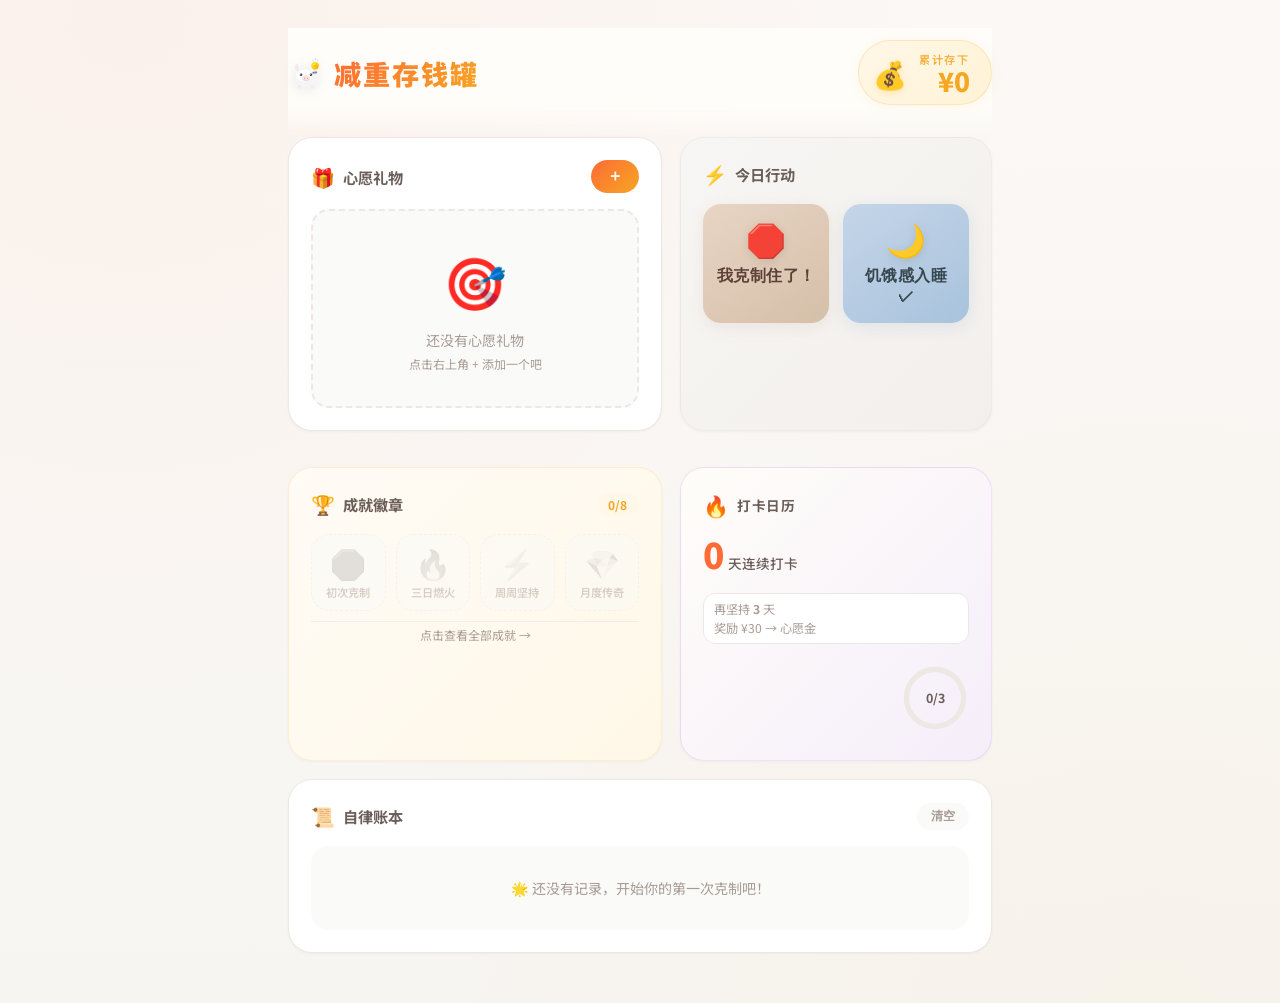
==== commit b0ed0289: "feat: 打卡卡片添加标题行「打卡日历」，内容下移" ====
--- a/index.html
+++ b/index.html
@@ -137,8 +137,11 @@
 
       <!-- 打卡连续天数 -->
       <div class="card streak-card">
+        <div class="streak-header">
+          <div class="streak-flame">🔥</div>
+          <span class="streak-card-title">打卡日历</span>
+        </div>
         <div class="streak-info">
-          <div class="streak-flame">🔥</div>
           <div class="streak-detail">
             <span class="streak-number"><span id="currentStreak">0</span></span>
             <span class="streak-unit">天连续打卡</span>
--- a/style.css
+++ b/style.css
@@ -669,8 +669,23 @@
   gap: 10px;
 }
 
+/* 打卡卡片标题行（火焰 + 打卡日历） */
+.streak-header {
+  display: flex;
+  align-items: center;
+  gap: 8px;
+  margin-bottom: 8px;
+}
+
+.streak-card-title {
+  font-size: 0.85rem;
+  font-weight: 700;
+  color: var(--text-secondary);
+  letter-spacing: 0.5px;
+}
+
 .streak-flame {
-  font-size: 2.4rem;
+  font-size: 1.3rem;
   animation: flame-dance 0.8s ease-in-out infinite alternate;
   transition: transform 0.3s ease, filter 0.3s ease;
   cursor: pointer;
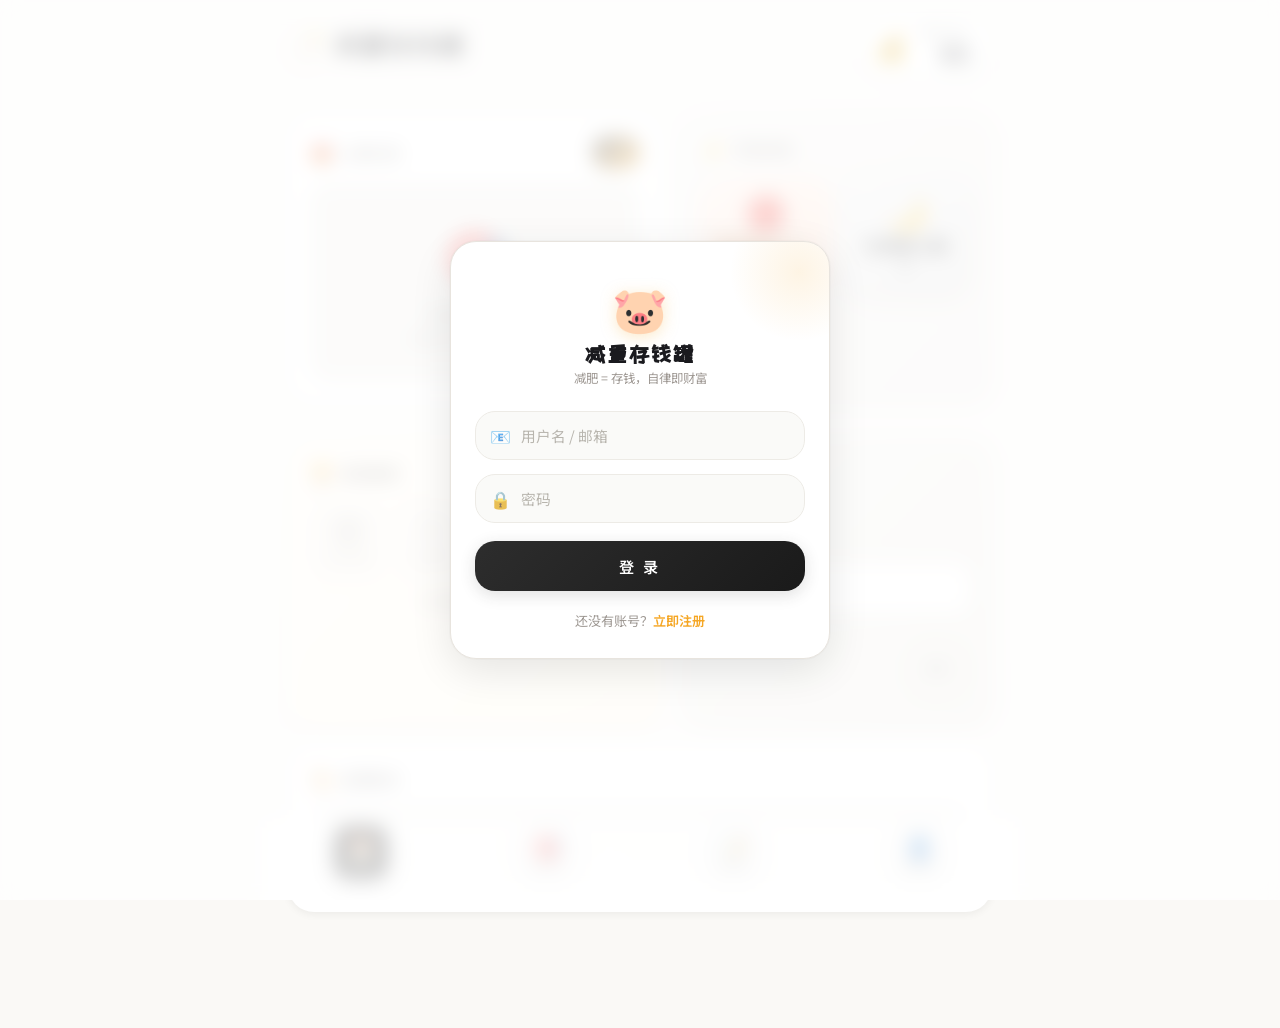
==== commit e5ff50ac: "Initial commit: Fat2Fortune web app with user authentication, avatar upload, and financial tracking" ====
--- a/index.html
+++ b/index.html
@@ -8,7 +8,7 @@
   <title>减重存钱罐 | 减肥 = 存钱</title>
   <link rel="stylesheet" href="style.css">
   <link rel="preconnect" href="https://fonts.googleapis.com">
-  <link href="https://fonts.googleapis.com/css2?family=Noto+Sans+SC:wght@300;400;500;700;900&display=swap" rel="stylesheet">
+  <link href="https://fonts.googleapis.com/css2?family=Noto+Sans+SC:wght@300;400;500;700;900&family=ZCOOL+KuaiLe&display=swap" rel="stylesheet">
 </head>
 <body>
   <!-- ===== 主容器 ===== -->
@@ -74,7 +74,7 @@
         <h1 class="app-title">减重存钱罐</h1>
       </div>
       <div class="top-bar-right">
-        <div class="total-saved-display" onclick="showStats()">
+        <div class="total-saved-display" onclick="switchTab('goal')">
           <div class="saved-icon-wrap">💰</div>
           <div class="saved-info">
             <span class="saved-label">累计存下</span>
@@ -84,10 +84,14 @@
       </div>
     </header>
 
-    <!-- ===== 核心数据卡片区域 ===== -->
-    <section class="dashboard-grid">
-
-      <!-- 心愿礼物卡片 -->
+    <!-- ===== 页面容器：Tab切换 ===== -->
+    <div class="tab-pages">
+
+      <!-- ===== 首页 ===== -->
+      <div class="tab-page tab-home active" id="pageHome">
+        <section class="dashboard-grid">
+
+          <!-- 心愿礼物卡片 -->
       <div class="card wish-card" id="wishCardSection">
         <div class="card-header">
           <span class="card-icon">🎁</span>
@@ -136,7 +140,7 @@
       </div>
 
       <!-- 打卡连续天数 -->
-      <div class="card streak-card">
+      <div class="card streak-card" onclick="openCalendarModal()">
         <div class="streak-header">
           <div class="streak-flame">🔥</div>
           <span class="streak-card-title">打卡日历</span>
@@ -160,21 +164,170 @@
         </div>
       </div>
 
-    </section>
-
-    <!-- ===== 历史记录列表 ===== -->
-    <section class="card history-card">
-      <div class="card-header">
-        <span class="card-icon">📜</span>
-        <span class="card-title">自律账本</span>
-        <button class="btn-mini btn-clear-history" onclick="clearAllHistory()">清空</button>
-      </div>
-      <div class="history-list" id="historyList">
-        <div class="history-empty" id="historyEmpty">
-          <p>🌟 还没有记录，开始你的第一次克制吧！</p>
-        </div>
-      </div>
-    </section>
+        </section>
+
+        <!-- 历史记录列表（首页摘要） -->
+        <section class="card history-card">
+          <div class="card-header">
+            <span class="card-icon">📜</span>
+            <span class="card-title">自律账本</span>
+          </div>
+          <div class="history-list" id="historyList">
+            <div class="history-empty" id="historyEmpty">
+              <p>🌟 还没有记录，开始你的第一次克制吧！</p>
+            </div>
+          </div>
+        </section>
+      </div><!-- /首页 -->
+
+      <!-- ===== 目标页 ===== -->
+      <div class="tab-page tab-goal" id="pageGoal">
+        <h1 class="page-title">🎯 我的目标</h1>
+
+        <!-- 热量统计大卡 -->
+        <div class="stat-big-card">
+          <div class="stat-big-label">🔥 累计少摄入热量</div>
+          <div class="stat-big-num"><span id="goalTotalCalories">0</span> <span class="stat-big-unit">kcal</span></div>
+          <div class="stat-big-sub">≈ 减掉 <strong id="goalKgLost">0</strong> kg 脂肪 · 克制 <strong id="goalResistCount">0</strong> 次</div>
+        </div>
+
+        <!-- 三项子数据 -->
+        <div class="stat-row-3">
+          <div class="stat-mini-card">
+            <div class="stat-mini-val" style="color:var(--orange);" id="goalWeekCalories">0</div>
+            <div class="stat-mini-lbl">本周 kcal</div>
+          </div>
+          <div class="stat-mini-card">
+            <div class="stat-mini-val" style="color:var(--purple);" id="goalMonthCalories">0</div>
+            <div class="stat-mini-lbl">本月 kcal</div>
+          </div>
+          <div class="stat-mini-card">
+            <div class="stat-mini-val" style="color:var(--green);" id="goalKgEq">0kg</div>
+            <div class="stat-mini-lbl">等价减脂</div>
+          </div>
+        </div>
+
+        <!-- 心愿详情 -->
+        <div class="card">
+          <div class="card-header">
+            <span class="card-icon">🎁</span>
+            <span class="card-title">心愿礼物</span>
+            <button class="btn-mini" onclick="openWishModal()" style="font-size:0.65rem;color:var(--primary);font-weight:600;background:var(--primary-soft);padding:2px 8px;border-radius:8px;border:none;cursor:pointer;">编辑</button>
+          </div>
+          <div id="goalWishDisplay">
+            <div class="wish-empty-state">
+              <div class="empty-icon">🎯</div>
+              <p>还没有心愿礼物<br><small>点击编辑添加一个吧</small></p>
+            </div>
+          </div>
+        </div>
+
+        <!-- 克制食物 TOP 排行 -->
+        <div class="card">
+          <div class="card-header">
+            <span class="card-icon">🍜</span>
+            <span class="card-title">克制食物 TOP 3</span>
+          </div>
+          <div id="foodRankList">
+            <div style="text-align:center;padding:16px;color:var(--text-muted);font-size:0.85rem;">暂无克制记录</div>
+          </div>
+        </div>
+      </div><!-- /目标页 -->
+
+      <!-- ===== 记录页 ===== -->
+      <div class="tab-page tab-history" id="pageHistory">
+        <h1 class="page-title">📝 自律账本</h1>
+
+        <!-- 筛选标签 -->
+        <div class="filter-tabs">
+          <button class="filter-tab active" data-filter="all">全部</button>
+          <button class="filter-tab" data-filter="resist">克制 🛑</button>
+          <button class="filter-tab" data-filter="checkin">打卡 🌙</button>
+          <button class="filter-tab" data-filter="bonus">奖励 🎁</button>
+        </div>
+
+        <!-- 记录列表 -->
+        <div id="recordPageList">
+          <div style="text-align:center;padding:32px;color:var(--text-muted);font-size:0.85rem;">🌟 还没有记录，开始你的第一次克制吧！</div>
+        </div>
+
+        <!-- 月度汇总 -->
+        <div class="month-summary" id="monthSummary">
+          <div class="ms-item">
+            <div class="ms-val"><span id="msResistCount">0</span><span style="font-size:0.7rem;color:var(--text-muted);font-weight:500;">次</span></div>
+            <div class="ms-lbl">本月克制</div>
+          </div>
+          <div class="ms-item">
+            <div class="ms-val" style="color:var(--orange);" id="msCalories">0</div>
+            <div class="ms-lbl">少摄入 kcal</div>
+          </div>
+          <div class="ms-item">
+            <div class="ms-val" style="color:var(--gold);" id="msSaved">¥0</div>
+            <div class="ms-lbl">本月存入</div>
+          </div>
+          <div class="ms-item">
+            <div class="ms-val" style="color:var(--purple);" id="msCheckins">0<span style="font-size:0.7rem;color:var(--text-muted);font-weight:500;">天</span></div>
+            <div class="ms-lbl">本月打卡</div>
+          </div>
+        </div>
+      </div><!-- /记录页 -->
+
+      <!-- ===== 我的页面 ===== -->
+      <div class="tab-page tab-mine" id="pageMine">
+        <h1 class="page-title">👤 我的</h1>
+
+<!-- 个人信息卡 -->
+<div class="profile-header" onclick="openProfileModal()">
+<div class="profile-avatar">🐷</div>
+<div class="profile-info">
+<h2 id="profileName">自律达人</h2>
+<p id="profileDays">已坚持 0 天 · 今天加入</p>
+</div>
+</div>
+
+        <!-- 数据概览 -->
+        <div class="summary-row">
+          <div class="summary-item">
+            <div class="summary-val gold" id="mineTotalSaved">¥0</div>
+            <div class="summary-lbl">累计存下</div>
+          </div>
+          <div class="summary-item">
+            <div class="summary-val orange" id="mineCalories">0</div>
+            <div class="summary-lbl">少摄入 kcal</div>
+          </div>
+          <div class="summary-item">
+            <div class="summary-val purple" id="mineKg">0kg</div>
+            <div class="summary-lbl">等价减脂</div>
+          </div>
+        </div>
+
+        <!-- 成就徽章 -->
+        <div class="card">
+          <div class="card-header">
+            <span class="card-icon">🏆</span>
+            <span class="card-title">成就徽章</span>
+            <span style="font-size:0.72rem;color:var(--gold);font-weight:600;" id="mineBadgeCount">0/8 已解锁</span>
+          </div>
+          <div class="badge-grid" id="mineBadgeGrid">
+            <!-- JS动态渲染 -->
+          </div>
+          <div style="text-align:center;margin-top:16px;margin-bottom:4px;font-size:0.75rem;color:var(--primary);cursor:pointer;" onclick="openBadgeModal()">查看全部成就 →</div>
+        </div>
+
+        <!-- 设置列表 -->
+        <div class="card" style="padding:4px 0;">
+          <div class="setting-item" onclick="openWishModal()">
+            <div class="setting-icon">🎁</div>
+            <div class="setting-text">
+              <div class="st-name">修改心愿礼物</div>
+              <div class="st-desc" id="settingWishDesc">尚未设置心愿</div>
+            </div>
+            <span class="setting-arrow">›</span>
+          </div>
+</div>
+</div><!-- /我的页面 -->
+
+    </div><!-- /tab-pages -->
 
   </div>
 
@@ -295,23 +448,152 @@
     </div>
   </div>
 
-  <!-- ===== 底部Tab导航（移动端） ===== -->
-  <nav class="bottom-nav">
-    <button class="nav-item active" data-tab="home">
+  <!-- ===== 账户编辑弹窗 ===== -->
+  <div class="modal-overlay" id="profileModal">
+    <div class="modal profile-modal">
+      <h2 class="modal-title">👤 我的账户</h2>
+      
+      <!-- 头像自定义（图片上传） -->
+      <div class="profile-edit-section" style="width: 100%;">
+        <label class="profile-label">头像</label>
+        <div class="avatar-upload-group">
+          <input type="file" id="avatarUpload" class="avatar-file-input" accept="image/*" style="display:none;">
+          <div class="avatar-container" onclick="document.getElementById('avatarUpload').click()">
+            <canvas id="avatarCanvas" class="avatar-preview-canvas"></canvas>
+            <img id="avatarPreview" class="avatar-preview-image" src="data:image/svg+xml,%3Csvg xmlns='http://www.w3.org/2000/svg' viewBox='0 0 100 100'%3E%3Crect fill='%23FFF4E0' width='100' height='100'/%3E%3Ctext x='50' y='50' font-size='50' text-anchor='middle' dy='.3em'%3E🐷%3C/text%3E%3C/svg%3E" alt="头像预览">
+            <div class="avatar-edit-overlay">✏️</div>
+          </div>
+        </div>
+      </div>
+
+      <!-- 昵称编辑 -->
+      <div class="profile-edit-section">
+        <label class="profile-label">昵称</label>
+        <input type="text" id="profileNicknameInput" class="profile-input" placeholder="输入你的昵称" maxlength="20">
+      </div>
+
+      <!-- 账户信息（只读） -->
+      <div class="profile-edit-section">
+        <label class="profile-label">加入日期</label>
+        <div class="profile-info-text" id="profileJoinDate">加载中...</div>
+      </div>
+
+      <div class="profile-edit-section">
+        <label class="profile-label">账户ID</label>
+        <div class="profile-info-text" id="profileAccountId">加载中...</div>
+      </div>
+
+      <!-- 操作按钮 -->
+      <div class="modal-actions">
+        <button class="btn-confirm" onclick="closeProfileModal()">取消</button>
+        <button class="btn-confirm btn-primary" onclick="saveProfileChanges()">保存</button>
+      </div>
+    </div>
+  </div>
+
+  <!-- ===== 食物标签管理弹窗 ===== -->
+  <div class="modal-overlay" id="foodManageModal">
+    <div class="modal food-manage-modal">
+      <h2 class="modal-title">🍽️ 管理食物标签</h2>
+      <p class="modal-desc">添加、编辑或删除你的克制食物清单</p>
+
+      <!-- 添加新标签 -->
+      <div class="food-add-row">
+        <input type="text" id="newFoodEmoji" class="food-emoji-input" placeholder="emoji" maxlength="4">
+        <input type="text" id="newFoodName" class="food-name-input" placeholder="名称（如：麻辣烫）">
+        <input type="number" id="newFoodPrice" class="food-price-input" placeholder="价格" min="1" max="9999">
+        <button class="btn-mini btn-add-food" onclick="addFoodItem()">＋ 添加</button>
+      </div>
+
+      <!-- 当前标签列表 -->
+      <div class="food-manage-list" id="foodManageList">
+        <!-- JS动态渲染 -->
+      </div>
+
+      <div class="modal-actions">
+        <button class="btn-confirm" style="flex:1" onclick="saveFoodListAndClose()">完成</button>
+      </div>
+    </div>
+  </div>
+
+  <!-- ===== 登录/注册弹窗 ===== -->
+  <div class="modal-overlay" id="authModal">
+    <div class="modal auth-modal">
+      <div class="auth-modal-glow"></div>
+
+      <!-- 登录面板 -->
+      <div class="auth-panel" id="loginPanel">
+        <div class="auth-logo">🐷</div>
+        <h2 class="auth-title">减重存钱罐</h2>
+        <p class="auth-subtitle">减肥 = 存钱，自律即财富</p>
+
+        <div class="auth-form">
+          <div class="auth-field">
+            <span class="auth-field-icon">📧</span>
+            <input type="text" id="loginUsername" class="auth-input" placeholder="用户名 / 邮箱" autocomplete="username">
+          </div>
+          <div class="auth-field">
+            <span class="auth-field-icon">🔒</span>
+            <input type="password" id="loginPassword" class="auth-input" placeholder="密码" autocomplete="current-password">
+          </div>
+          <button class="btn-auth-primary" id="btnLogin" onclick="handleLogin()">登 录</button>
+        </div>
+
+        <div class="auth-switch">
+          还没有账号？<a href="javascript:switchAuthPanel('register')">立即注册</a>
+        </div>
+      </div>
+
+      <!-- 注册面板 -->
+      <div class="auth-panel" id="registerPanel" style="display:none;">
+        <div class="auth-logo">🐷</div>
+        <h2 class="auth-title">创建账号</h2>
+        <p class="auth-subtitle">开启你的减脂存钱之旅</p>
+
+        <div class="auth-form">
+          <div class="auth-field">
+            <span class="auth-field-icon">😊</span>
+            <input type="text" id="regNickname" class="auth-input" placeholder="昵称（如：小猪存钱）" maxlength="12">
+          </div>
+          <div class="auth-field">
+            <span class="auth-field-icon">📧</span>
+            <input type="text" id="regUsername" class="auth-input" placeholder="用户名（用于登录）" autocomplete="username">
+          </div>
+          <div class="auth-field">
+            <span class="auth-field-icon">🔒</span>
+            <input type="password" id="regPassword" class="auth-input" placeholder="密码（至少6位）" autocomplete="new-password">
+          </div>
+          <div class="auth-field">
+            <span class="auth-field-icon">🔒</span>
+            <input type="password" id="regPassword2" class="auth-input" placeholder="确认密码" autocomplete="new-password">
+          </div>
+          <button class="btn-auth-primary" id="btnRegister" onclick="handleRegister()">注 册</button>
+        </div>
+
+        <div class="auth-switch">
+          已有账号？<a href="javascript:switchAuthPanel('login')">去登录</a>
+        </div>
+      </div>
+    </div>
+  </div>
+
+  <!-- ===== 底部Tab导航 ===== -->
+  <nav class="bottom-nav" id="bottomNav">
+    <button class="nav-item active" data-tab="home" onclick="switchTab('home')">
       <span class="nav-icon">🏠</span>
       <span class="nav-label">首页</span>
     </button>
-    <button class="nav-item" data-tab="stats" onclick="showStats()">
-      <span class="nav-icon">📊</span>
-      <span class="nav-label">统计</span>
+    <button class="nav-item" data-tab="goal" onclick="switchTab('goal')">
+      <span class="nav-icon">🎯</span>
+      <span class="nav-label">目标</span>
     </button>
-    <button class="nav-item" data-tab="wish" onclick="openWishModal()">
-      <span class="nav-icon nav-center-icon">🎯</span>
-      <span class="nav-label">心愿</span>
-    </button>
-    <button class="nav-item" data-tab="history">
+    <button class="nav-item" data-tab="history" onclick="switchTab('history')">
       <span class="nav-icon">📝</span>
       <span class="nav-label">记录</span>
+    </button>
+    <button class="nav-item" data-tab="mine" onclick="switchTab('mine')">
+      <span class="nav-icon">👤</span>
+      <span class="nav-label">我的</span>
     </button>
   </nav>
 
--- a/style.css
+++ b/style.css
@@ -1,40 +1,50 @@
 /* ============================================================
-   瘦金 - 明亮清新主题 | 响应式桌面+手机双端适配
+   减重存钱罐 | 暖白主题 - 参考 Daily Challenge 风格
    ============================================================ */
 
-/* ===== CSS变量 - 明亮色系 ===== */
+/* ===== CSS变量 - 暖白背景 + 柔和色块 ===== */
 :root {
-  --primary: #FF6B35;
-  --primary-light: #FF8F5C;
-  --primary-dark: #E55A2B;
-  --primary-soft: #FFF3ED;
+  /* 主色 - 黑色系 */
+  --primary: #2D2D2D;
+  --primary-light: #4A4A4A;
+  --primary-dark: #1A1A1A;
+  --primary-soft: #F0F0F0;
+
+  /* 紫色别名（兼容） */
+  --purple: #2D2D2D;
+
+  /* 功能色 */
   --accent-gold: #F5A623;
-  --accent-gold-soft: #FFF8E8;
+  --accent-gold-soft: #FFF4E0;
   --accent-green: #34C759;
-  --accent-green-soft: #EDF9F1;
-  --accent-purple: #AF52DE;
-  --accent-purple-soft: #F5EEFA;
-
-  /* 明亮主题 */
-  --bg-main: #F7F5F2;
-  --bg-warm: #FFFDF9;
+  --accent-green-soft: #E8FAEF;
+  --accent-orange: #FF9F43;
+  --accent-orange-soft: #FFF0E0;
+  --accent-blue: #5BC0EB;
+  --accent-blue-soft: #E8F6FD;
+  --accent-pink: #FF6B9D;
+  --accent-pink-soft: #FFE8F0;
+  --accent-purple: #555555;
+  --accent-purple-soft: #F0EDE8;
+
+  /* 暖白主题 - 非纯白，带暖调 */
+  --bg-warm: #F5F4F0;
+  --bg-dark: #FAF9F6;
   --bg-card: #FFFFFF;
-  --bg-card-alt: #FAFAF8;
-  --text-primary: #1D1615;
-  --text-secondary: #6B5E59;
-  --text-muted: #A89B94;
-  --border-color: #EDE8E4;
-  --border-light: #F2EDE9;
-
-  --shadow-sm: 0 1px 3px rgba(0, 0, 0, 0.04);
-  --shadow-md: 0 4px 16px rgba(0, 0, 0, 0.06);
-  --shadow-lg: 0 8px 32px rgba(0, 0, 0, 0.08);
-  --shadow-glow-orange: 0 4px 20px rgba(255, 107, 53, 0.15);
-  --shadow-glow-gold: 0 4px 20px rgba(245, 166, 35, 0.15);
-
-  --radius-sm: 12px;
-  --radius-md: 18px;
-  --radius-lg: 24px;
+  --bg-card-alt: #F2F0EC;
+  --text-primary: #1A1A1E;
+  --text-secondary: #6B6560;
+  --text-muted: #9E9893;
+  --border-color: #E8E4DE;
+  --border-light: #F0ECE6;
+
+  --shadow-sm: 0 2px 8px rgba(0, 0, 0, 0.06);
+  --shadow-md: 0 6px 24px rgba(0, 0, 0, 0.08);
+  --shadow-lg: 0 12px 40px rgba(0, 0, 0, 0.10);
+
+  --radius-sm: 14px;
+  --radius-md: 20px;
+  --radius-lg: 26px;
   --radius-full: 50px;
 }
 
@@ -52,35 +62,41 @@
 
 body {
   font-family: 'Noto Sans SC', -apple-system, BlinkMacSystemFont, 'Segoe UI', sans-serif;
-  background: var(--bg-main);
+  background: #FAF9F6 !important;
   color: var(--text-primary);
   min-height: 100vh;
   overflow-x: hidden;
-  /* 温暖的渐变背景 */
-  background-image:
-    radial-gradient(ellipse at 10% 0%, rgba(255, 107, 53, 0.05) 0%, transparent 50%),
-    radial-gradient(ellipse at 90% 100%, rgba(245, 166, 35, 0.04) 0%, transparent 50%),
-    linear-gradient(180deg, #FBF8F5 0%, var(--bg-main) 100%);
-}
-
-/* ===== 主容器 - 桌面端宽屏布局 ===== */
+}
+
+/* ===== 主容器 ===== */
 .app-container {
-  max-width: 720px;          /* 桌面端更宽 */
+  max-width: 420px;
   margin: 0 auto;
-  padding: 24px 28px 100px;   /* 底部留出导航栏空间 */
+  padding: 20px 20px 100px;
   position: relative;
 }
 
-/* ===== 顶部导航栏 ===== */
+/* ===== 顶部导航栏 - 紧凑固定头部（仅占位） ===== */
 .top-bar {
   display: flex;
   justify-content: space-between;
   align-items: center;
-  padding: 8px 0 28px;
-  position: sticky;
+  padding: 8px 0;
+  position: fixed;
   top: 0;
   z-index: 100;
-  background: linear-gradient(to bottom, var(--bg-warm) 70%, transparent);
+  background: #FAF9F6;
+}
+
+/* 顶部栏跟随容器宽度（手机端） */
+.app-container > .top-bar {
+  left: 50%;
+  transform: translateX(-50%);
+  width: 100%;
+  max-width: inherit;
+  padding-left: 20px;
+  padding-right: 20px;
+  box-sizing: border-box;
 }
 
 .top-bar-right {
@@ -105,7 +121,7 @@
   align-items: center;
   justify-content: center;
   animation: logoFloat 3s ease-in-out infinite;
-  filter: drop-shadow(0 2px 6px rgba(100, 100, 120, 0.12));
+  filter: drop-shadow(0 2px 6px rgba(245, 166, 35, 0.2));
 }
 
 @keyframes logoFloat {
@@ -156,43 +172,38 @@
 }
 
 .app-title {
-  font-size: 1.45rem;
-  font-weight: 900;
-  background: linear-gradient(135deg, var(--primary), var(--accent-gold));
-  -webkit-background-clip: text;
-  -webkit-text-fill-color: transparent;
-  background-clip: text;
-  letter-spacing: 2px;
+  font-family: 'ZCOOL KuaiLe', 'Noto Sans SC', sans-serif;
+  font-size: 1.15rem;
+  font-weight: 400;
+  color: var(--text-primary);
+  letter-spacing: 1px;
 }
 
 .total-saved-display {
   display: flex;
   align-items: center;
-  gap: 10px;
-  background: linear-gradient(135deg, var(--accent-gold-soft), #FFF3D6);
-  padding: 8px 18px 8px 12px;
+  gap: 8px;
+  background: var(--bg-card);
+  padding: 7px 14px;
   border-radius: var(--radius-full);
-  border: 1.5px solid rgba(245, 166, 35, 0.2);
   cursor: pointer;
-  transition: all 0.3s cubic-bezier(0.34, 1.56, 0.64, 1);
-  box-shadow: 0 2px 12px rgba(245, 166, 35, 0.08);
+  transition: all 0.25s;
+  border: 1px solid var(--border-color);
+  box-shadow: var(--shadow-sm);
 }
 
 .total-saved-display:hover {
-  transform: translateY(-2px) scale(1.03);
-  box-shadow: 0 4px 20px rgba(245, 166, 35, 0.2);
-  border-color: rgba(245, 166, 35, 0.35);
+  background: var(--bg-card-alt);
+  border-color: var(--text-muted);
 }
 
 .saved-icon-wrap {
-  font-size: 1.5rem;
-  animation: coinBounce 2s ease-in-out infinite;
-  filter: drop-shadow(0 2px 4px rgba(245, 166, 35, 0.25));
+  font-size: 1.2rem;
 }
 
 @keyframes coinBounce {
   0%, 100% { transform: translateY(0) scale(1); }
-  50% { transform: translateY(-3px) scale(1.1); }
+  50% { transform: translateY(-2px) scale(1.08); }
 }
 
 .saved-info {
@@ -203,64 +214,41 @@
 }
 
 .saved-label {
-  font-size: 0.65rem;
-  color: var(--accent-gold);
-  letter-spacing: 1.5px;
+  font-size: 0.6rem;
+  color: var(--text-muted);
+  letter-spacing: 1px;
   font-weight: 600;
-  opacity: 0.85;
 }
 
 .saved-amount {
-  font-size: 1.45rem;
-  font-weight: 900;
-  color: var(--accent-gold);
+  font-size: 1.05rem;
+  font-weight: 600;
+  color: var(--text-primary);
   line-height: 1;
-  letter-spacing: -0.5px;
-}
-
-/* ===== 卡片通用 - 明亮风格 + 丰富交互 ===== */
+  letter-spacing: -0.2px;
+}
+
+/* ===== 卡片通用 - 深色背景上的浅色卡片 ===== */
 .card {
   background: var(--bg-card);
   border-radius: var(--radius-lg);
-  padding: 22px;
-  margin-bottom: 18px;
-  border: 1px solid var(--border-color);
+  padding: 18px;
+  margin-bottom: 16px;
+  border: none;
   box-shadow: var(--shadow-sm);
-  transition: transform 0.3s cubic-bezier(0.34, 1.56, 0.64, 1), 
-              box-shadow 0.3s cubic-bezier(0.34, 1.56, 0.64, 1),
-              border-color 0.3s ease;
+  transition: transform 0.3s cubic-bezier(0.34, 1.56, 0.64, 1), box-shadow 0.3s ease;
   cursor: default;
   position: relative;
   overflow: hidden;
 }
 
-/* 卡片悬停光效扫过 */
-.card::after {
-  content: '';
-  position: absolute;
-  top: 0;
-  left: -100%;
-  width: 60%;
-  height: 100%;
-  background: linear-gradient(90deg, transparent, rgba(255,255,255,0.4), transparent);
-  transition: left 0.5s ease;
-  pointer-events: none;
-  opacity: 0;
-}
-
-.card:hover::after {
-  left: 150%;
-  opacity: 1;
-}
-
 .card:hover {
-  transform: translateY(-4px) scale(1.008);
-  box-shadow: var(--shadow-lg), 0 0 0 1px rgba(255,107,53,0.06);
-  border-color: rgba(255, 107, 53, 0.15);
+  transform: translateY(-3px);
+  box-shadow: var(--shadow-md), 0 8px 24px rgba(45,45,45,0.08);
 }
 
 .card:active {
-  transform: translateY(-1px) scale(0.998);
+  transform: translateY(0) scale(0.99);
   transition-duration: 0.1s;
 }
 
@@ -268,18 +256,19 @@
   display: flex;
   align-items: center;
   gap: 8px;
-  margin-bottom: 16px;
+  margin-bottom: 14px;
 }
 
 .card-icon {
-  font-size: 1.2rem;
+  font-size: 1.15rem;
 }
 
 .card-title {
-  font-size: 0.95rem;
-  font-weight: 700;
+  font-size: 0.85rem;
+  font-weight: 600;
   color: var(--text-secondary);
   flex: 1;
+  letter-spacing: 0.5px;
 }
 
 .btn-mini {
@@ -514,80 +503,54 @@
   display: flex;
   flex-direction: column;
   align-items: center;
-  gap: 6px;
-  padding: 22px 14px;
+  gap: 5px;
+  padding: 20px 10px;
   border: none;
-  border-radius: var(--radius-md);
+  border-radius: var(--radius-lg);
   cursor: pointer;
-  transition: all 0.3s cubic-bezier(0.34, 1.56, 0.64, 1);
+  transition: transform 0.3s cubic-bezier(0.34, 1.56, 0.64, 1), box-shadow 0.3s ease;
   position: relative;
   overflow: hidden;
 }
 
-/* 按钮点击涟漪效果容器 */
-.btn-action .ripple {
-  position: absolute;
-  border-radius: 50%;
-  background: rgba(255, 255, 255, 0.4);
-  transform: scale(0);
- animation: rippleAnim 0.6s ease-out;
-  pointer-events: none;
-}
-
-@keyframes rippleAnim {
-  to {
-    transform: scale(4);
-    opacity: 0;
-  }
-}
-
-.btn-action::before {
+/* 按钮顶部光泽层 */
+.btn-action::after {
   content: '';
   position: absolute;
-  top: 0;
-  left: 0;
-  right: 0;
-  bottom: 0;
-  opacity: 0;
-  transition: opacity 0.3s;
-}
-
-.btn-action:hover::before {
-  opacity: 1;
-}
-
-.btn-action:active {
-  transform: scale(0.97);
-}
+  top: 0; left: 0; right: 0; bottom: 0;
+  background: linear-gradient(180deg, rgba(255,255,255,0.2) 0%, transparent 50%);
+  pointer-events: none;
+}
+
+.btn-action:hover { transform: translateY(-4px) scale(1.02); }
+.btn-action:active { transform: scale(0.96); }
 
 .btn-resist {
-  background: linear-gradient(145deg, #E8D5C4, #D4BFA8);
-  color: #5D4037;
-  box-shadow: 0 4px 16px rgba(180, 150, 120, 0.15);
+  background: linear-gradient(145deg, #FFEEE4, #FFDCC8);
+  color: #C07030;
+  box-shadow: 0 4px 16px rgba(255, 140, 80, 0.15), inset 0 1px 0 rgba(255,255,255,0.5);
 }
 
 .btn-resist::before {
-  background: linear-gradient(145deg, #F0DECf, #E8D5C4);
+  background: linear-gradient(145deg, #FFF5EE, #FFEEE4);
 }
 
 .btn-resist:hover {
-  box-shadow: 0 6px 24px rgba(180, 140, 100, 0.22);
-  transform: translateY(-3px);
+  box-shadow: 0 8px 28px rgba(255, 140, 80, 0.25), inset 0 1px 0 rgba(255,255,255,0.5);
 }
 
 .btn-checkin {
-  background: linear-gradient(145deg, #C5D5E8, #A8C3DD);
-  color: #37474F;
-  box-shadow: 0 4px 16px rgba(130, 160, 190, 0.18);
+  background: linear-gradient(145deg, #F0F0F0, #E5E5E5);
+  color: #2D2D2D;
+    box-shadow: 0 4px 16px rgba(45, 45, 45, 0.12), inset 0 1px 0 rgba(255,255,255,0.5);
 }
 
 .btn-checkin::before {
-  background: linear-gradient(145deg, #D5E3F2, #C5D5E8);
+  background: linear-gradient(145deg, #F5F5F5, #EDEDED);
 }
 
 .btn-checkin:hover {
-  box-shadow: 0 6px 24px rgba(110, 145, 180, 0.25);
-  transform: translateY(-3px);
+  box-shadow: 0 8px 28px rgba(45, 45, 45, 0.18), inset 0 1px 0 rgba(255,255,255,0.5);
 }
 
 .btn-checkin.checked {
@@ -642,6 +605,13 @@
   background: linear-gradient(135deg, var(--bg-warm), var(--accent-purple-soft));
   border-color: rgba(175, 82, 222, 0.15);
   cursor: pointer;
+  position: relative;
+  z-index: 1;
+  pointer-events: auto;
+}
+
+.streak-card:active {
+  transform: scale(0.98);
 }
 
 .streak-card:hover {
@@ -998,15 +968,14 @@
 
 .modal-glow {
   position: absolute;
-  top: -60px;
-  right: -60px;
-  width: 160px;
-  height: 160px;
-  background: radial-gradient(circle, rgba(255, 107, 53, 0.08), transparent 70%);
+  top: -40px;
+  right: -40px;
+  width: 120px;
+  height: 120px;
+  background: radial-gradient(circle, rgba(255, 107, 53, 0.06), transparent 70%);
   border-radius: 50%;
   pointer-events: none;
   z-index: 0;
-  overflow: hidden;
 }
 
 .modal-title {
@@ -1046,7 +1015,7 @@
   flex-wrap: wrap;
   gap: 8px;
   position: relative;
-  z-index: 2;
+  z-index: 10;
 }
 
 /* 自定义食物输入区域 */
@@ -1109,7 +1078,7 @@
 }
 
 .btn-use-custom {
-  background: linear-gradient(135deg, #7C4DFF, #9c8cff);
+  background: linear-gradient(135deg, #3D3D3D, #5A5A5A);
   color: white;
   border: none;
   padding: 6px 14px;
@@ -1134,15 +1103,30 @@
   background: var(--bg-card-alt);
   border: 1px solid var(--border-color);
   color: var(--text-secondary);
-  padding: 8px 14px;
+  padding: 8px 28px 8px 14px;
   border-radius: var(--radius-full);
   font-size: 0.8rem;
   cursor: pointer;
   transition: all 0.2s;
   font-family: inherit;
   position: relative;
-  z-index: 2;
-}
+  z-index: 10;
+}
+
+/* 食物标签右上角编辑图标 */
+.food-chip::after {
+  content: '✏️';
+  position: absolute;
+  right: 7px;
+  top: 50%;
+  transform: translateY(-50%);
+  font-size: 0.6rem;
+  opacity: 0;
+  transition: opacity 0.2s;
+  pointer-events: auto;
+}
+
+.food-chip:hover::after { opacity: 0.5; }
 
 .food-chip:hover {
   border-color: var(--primary);
@@ -1309,6 +1293,344 @@
   pointer-events: none;
 }
 
+/* ============================================================
+🔐 登录 / 注册弹窗 - 暖白主题
+============================================================ */
+
+.auth-modal {
+  max-width: 380px;
+  width: 92%;
+  padding: 32px 24px 28px;
+  position: relative;
+  overflow: hidden;
+}
+
+.auth-modal-glow {
+  position: absolute;
+  top: -40px;
+  right: -40px;
+  width: 140px;
+  height: 140px;
+  background: radial-gradient(circle, rgba(245, 166, 35, 0.12) 0%, transparent 70%);
+  border-radius: 50%;
+  pointer-events: none;
+}
+
+.auth-panel {
+  animation: authFadeIn 0.3s ease;
+}
+
+@keyframes authFadeIn {
+  from { opacity: 0; transform: translateY(12px); }
+  to { opacity: 1; transform: translateY(0); }
+}
+
+.auth-logo {
+  font-size: 2.8rem;
+  text-align: center;
+  margin-bottom: 4px;
+  filter: drop-shadow(0 3px 8px rgba(245, 166, 35, 0.25));
+  animation: logoBounce 2s ease-in-out infinite;
+}
+
+@keyframes logoBounce {
+  0%, 100% { transform: translateY(0); }
+  50% { transform: translateY(-5px); }
+}
+
+.auth-title {
+  text-align: center;
+  font-family: 'ZCOOL KuaiLe', 'Noto Sans SC', sans-serif;
+  font-size: 1.35rem;
+  color: var(--text-primary);
+  margin: 0 0 4px;
+  letter-spacing: 2px;
+}
+
+.auth-subtitle {
+  text-align: center;
+  font-size: 0.78rem;
+  color: var(--text-muted);
+  margin: 0 0 24px;
+}
+
+.auth-form {
+  display: flex;
+  flex-direction: column;
+  gap: 14px;
+}
+
+.auth-field {
+  display: flex;
+  align-items: center;
+  gap: 10px;
+  background: #FAFAF8;
+  border: 1.5px solid #EDEBE6;
+  border-radius: var(--radius-md);
+  padding: 0 14px;
+  transition: all 0.25s ease;
+}
+
+.auth-field:focus-within {
+  border-color: var(--accent-gold);
+  box-shadow: 0 0 0 3px rgba(245, 166, 35, 0.1);
+  background: #FFF;
+}
+
+.auth-field-icon {
+  font-size: 1.05rem;
+  flex-shrink: 0;
+  opacity: 0.7;
+}
+
+.auth-input {
+  flex: 1;
+  border: none;
+  background: transparent;
+  padding: 13px 0;
+  font-size: 0.92rem;
+  color: var(--text-primary);
+  outline: none;
+  font-family: inherit;
+}
+
+.auth-input::placeholder {
+  color: #B8B5AE;
+}
+
+.btn-auth-primary {
+  width: 100%;
+  padding: 14px;
+  background: linear-gradient(135deg, #2D2D2D, #1A1A1A);
+  color: #fff;
+  border: none;
+  border-radius: var(--radius-md);
+  font-size: 0.95rem;
+  font-weight: 600;
+  cursor: pointer;
+  letter-spacing: 3px;
+  transition: all 0.25s ease;
+  font-family: 'Noto Sans SC', sans-serif;
+  box-shadow: 0 4px 16px rgba(45, 45, 45, 0.15);
+  margin-top: 4px;
+}
+
+.btn-auth-primary:hover {
+  transform: translateY(-2px);
+  box-shadow: 0 8px 24px rgba(45, 45, 45, 0.25);
+}
+
+.btn-auth-primary:active {
+  transform: translateY(0);
+}
+
+.btn-auth-primary:disabled {
+  opacity: 0.55;
+  cursor: not-allowed;
+  transform: none !important;
+}
+
+.auth-switch {
+  text-align: center;
+  margin-top: 20px;
+  font-size: 0.82rem;
+  color: var(--text-muted);
+}
+
+.auth-switch a {
+  color: var(--accent-gold);
+  font-weight: 600;
+  text-decoration: none;
+  cursor: pointer;
+  transition: color 0.2s;
+}
+
+.auth-switch a:hover {
+  color: #D4920F;
+  text-decoration: underline;
+}
+
+/* 已登录状态 - "我的"页面 */
+.profile-header-logged-in {
+  position: relative;
+}
+
+.logout-btn {
+  position: absolute;
+  top: 16px;
+  right: 16px;
+  background: #F5F5F5;
+  border: 1px solid #E8E6E1;
+  border-radius: 20px;
+  padding: 4px 12px;
+  font-size: 0.72rem;
+  color: var(--text-muted);
+  cursor: pointer;
+  transition: all 0.2s;
+  font-family: inherit;
+}
+
+.logout-btn:hover {
+  background: #FFE8E8;
+  border-color: #FFCDD2;
+  color: #E53935;
+}
+
+/* ===== 食物标签管理弹窗 ===== */
+.food-manage-modal {
+  max-width: 440px;
+}
+
+.food-add-row {
+  display: flex;
+  gap: 6px;
+  align-items: center;
+  margin-bottom: 16px;
+  flex-wrap: wrap;
+}
+
+.food-emoji-input {
+  width: 52px;
+  padding: 8px 6px;
+  text-align: center;
+  font-size: 1.1rem;
+  border: 1.5px solid #EDEBE6;
+  border-radius: var(--radius-sm);
+  background: #FAFAF8;
+  outline: none;
+  transition: border-color 0.2s;
+}
+
+.food-emoji-input:focus { border-color: var(--accent-gold); }
+
+.food-name-input {
+  flex: 1;
+  min-width: 100px;
+  padding: 8px 10px;
+  font-size: 0.82rem;
+  border: 1.5px solid #EDEBE6;
+  border-radius: var(--radius-sm);
+  background: #FAFAF8;
+  outline: none;
+  transition: border-color 0.2s;
+}
+
+.food-name-input:focus { border-color: var(--accent-gold); }
+
+.food-price-input {
+  width: 64px;
+  padding: 8px 6px;
+  font-size: 0.82rem;
+  border: 1.5px solid #EDEBE6;
+  border-radius: var(--radius-sm);
+  background: #FAFAF8;
+  outline: none;
+  transition: border-color 0.2s;
+}
+
+.food-price-input:focus { border-color: var(--accent-gold); }
+
+.btn-add-food {
+  padding: 8px 14px;
+  background: linear-gradient(135deg, var(--accent-gold), #E8940A);
+  color: white;
+  border: none;
+  border-radius: var(--radius-sm);
+  font-size: 0.78rem;
+  font-weight: 600;
+  cursor: pointer;
+  white-space: nowrap;
+  transition: all 0.2s;
+  font-family: inherit;
+}
+
+.btn-add-food:hover { transform: translateY(-1px); box-shadow: 0 3px 10px rgba(245,166,35,0.3); }
+
+.btn-manage-foods {
+  padding: 7px 12px;
+  background: #F0EDE8;
+  color: var(--text-secondary);
+  border: 1px solid #DDD9D3;
+  border-radius: var(--radius-full);
+  font-size: 0.72rem;
+  cursor: pointer;
+  transition: all 0.2s;
+  font-family: inherit;
+  white-space: nowrap;
+  font-weight: 500;
+}
+
+.btn-manage-foods:hover {
+  background: var(--primary-soft);
+  border-color: var(--primary);
+  color: var(--primary);
+}
+
+.food-manage-list {
+  display: flex;
+  flex-direction: column;
+  gap: 6px;
+  max-height: 320px;
+  overflow-y: auto;
+  padding: 4px;
+}
+
+.food-manage-item {
+  display: flex;
+  align-items: center;
+  gap: 8px;
+  padding: 10px 12px;
+  background: #FAFAF8;
+  border: 1px solid #EEECE8;
+  border-radius: var(--radius-sm);
+  transition: all 0.2s;
+}
+
+.food-manage-item:hover { border-color: #DDD9D3; }
+
+/* 被编辑的标签高亮 */
+.food-manage-item.food-highlight {
+  border-color: var(--accent-gold);
+  background: #FFF8E8;
+}
+
+.food-manage-emoji {
+  font-size: 1.15rem;
+  flex-shrink: 0;
+}
+
+.food-manage-name {
+  flex: 1;
+  font-size: 0.85rem;
+  font-weight: 500;
+  color: var(--text-primary);
+}
+
+.food-manage-price {
+  font-size: 0.82rem;
+  color: var(--accent-gold);
+  font-weight: 700;
+  flex-shrink: 0;
+}
+
+.food-manage-delete {
+  background: none;
+  border: none;
+  color: #CCC;
+  font-size: 1rem;
+  cursor: pointer;
+  padding: 2px 6px;
+  border-radius: 50%;
+  transition: all 0.2s;
+  line-height: 1;
+  flex-shrink: 0;
+}
+
+.food-manage-delete:hover {
+  background: #FFE8E8;
+  color: #E53935;
+}
+
 .celebration-content {
   text-align: center;
   z-index: 1;
@@ -1393,57 +1715,78 @@
   box-shadow: 0 6px 28px rgba(255, 107, 53, 0.35);
 }
 
-/* ===== 底部导航栏 - 收紧适配桌面 ===== */
+/* ===== 底部导航栏 - 跟随容器宽度 ===== */
 .bottom-nav {
   position: fixed;
   bottom: 0;
-  left: 0;
-  right: 0;
-  background: rgba(255, 255, 255, 0.92);
-  backdrop-filter: blur(16px);
-  -webkit-backdrop-filter: blur(16px);
-  border-top: 1px solid var(--border-color);
-  display: flex;
-  justify-content: center;
+  z-index: 500;
+  background: rgba(255, 255, 255, 0.88);
+  backdrop-filter: blur(20px);
+  -webkit-backdrop-filter: blur(20px);
+  border-top: 1px solid rgba(0, 0, 0, 0.05);
+  display: flex;
+  justify-content: space-around;
+  align-items: center;
   gap: 0;
-  padding: 8px 0 max(8px, env(safe-area-inset-bottom));
-  z-index: 500;
-  /* 桌面端限制宽度 */
-  max-width: 420px;
-  margin: 0 auto;
+  padding: 10px 8px 22px;
+  /* 宽度由 .app-container > .bottom-nav 规则控制 */
+}
+
+/* 底部导航栏跟随容器宽度（手机端） */
+.app-container > .bottom-nav {
   left: 50%;
   transform: translateX(-50%);
-  border-radius: 20px 20px 0 0;
-  box-shadow: 0 -4px 20px rgba(0, 0, 0, 0.06);
+  width: 420px;
+  max-width: 100vw;
+  box-sizing: border-box;
 }
 
 .nav-item {
   display: flex;
   flex-direction: column;
   align-items: center;
-  gap: 3px;
-  background: none;
+  justify-content: center;
+  gap: 2px;
+  background: #F5F5F4;
   border: none;
   color: var(--text-muted);
-  font-size: 0.68rem;
+  font-size: 0.65rem;
   cursor: pointer;
-  padding: 4px 18px;
-  transition: all 0.2s;
+  padding: 0;
+  width: 52px;
+  height: 52px;
+  transition: all 0.25s ease;
   font-family: inherit;
   position: relative;
+  border-radius: 14px;
+  box-shadow: 0 2px 8px rgba(0, 0, 0, 0.08);
+}
+
+.nav-item:hover {
+  background: #EDECE9;
+  transform: translateY(-3px);
+  box-shadow: 0 6px 20px rgba(0, 0, 0, 0.12);
 }
 
 .nav-item.active {
   color: var(--primary);
+  background: #2D2D2D;
+  box-shadow: 0 4px 16px rgba(45, 45, 45, 0.25);
+}
+
+.nav-item.active .nav-label {
+  color: #fff;
+  font-weight: 600;
 }
 
 .nav-icon {
-  font-size: 1.3rem;
-  transition: transform 0.2s;
+  font-size: 1.35rem;
+  line-height: 1;
+  transition: transform 0.25s ease;
 }
 
 .nav-item.active .nav-icon {
-  transform: scale(1.15);
+  transform: scale(1.1);
 }
 
 .nav-center-icon {
@@ -1452,7 +1795,9 @@
 }
 
 .nav-label {
-  font-weight: 500;
+font-weight: 500;
+font-size: 0.6rem;
+line-height: 1;
 }
 
 /* ===== 统计面板 ===== */
@@ -1523,12 +1868,13 @@
     font-size: 0.74rem;
   }
 
-  .bottom-nav {
-    max-width: 100%;
-    border-radius: 0;
-    left: 0;
-    transform: none;
-  }
+.bottom-nav {
+  width: 100%;
+  max-width: 100vw;
+  border-radius: 0;
+  left: 0;
+  transform: none;
+}
 }
 
 /* ---- 平板竖屏 & 桌面端（统一 2×2 等高布局） ---- */
@@ -1575,6 +1921,16 @@
     padding: 28px 28px 32px;
   }
 
+  /* 桌面端：顶部栏跟随容器宽度 */
+  .app-container > .top-bar {
+    padding-left: 28px;
+    padding-right: 28px;
+  }
+
+  .tab-pages {
+    padding-top: 100px;
+  }
+
   /* 桌面端：累计存下区域更大 */
   .total-saved-display {
     padding: 10px 22px 10px 14px;
@@ -1593,13 +1949,16 @@
     font-size: 0.7rem;
   }
 
-  /* 桌面端隐藏底部dock导航，内容直接铺满 */
-  .bottom-nav {
-    display: none !important;
-  }
+  /* 桌面端保留底部导航栏显示 */
+.bottom-nav {
+  width: 680px;
+  max-width: 100vw;
+  left: 50%;
+  transform: translateX(-50%);
+}
 
   .app-container {
-    padding-bottom: 32px;
+    padding-bottom: 100px;
   }
 
   /* 桌面端对称 2×2 布局 — 继承上面481px的统一定义 */
@@ -1633,6 +1992,11 @@
 @media (min-width: 1200px) {
   .app-container {
     max-width: 760px;
+  }
+
+  .bottom-nav {
+    width: 760px;
+    max-width: 100vw;
   }
 
   .dashboard-grid {
@@ -2262,3 +2626,616 @@
   background: rgba(255, 107, 53, 0.2);
   color: var(--text-primary);
 }
+
+/* ============================================================
+📑 Tab 页面切换系统
+============================================================ */
+
+.tab-pages {
+  position: relative;
+  min-height: calc(100vh - 120px);
+  /* 为固定的顶部导航栏留出空间 */
+  padding-top: 86px;
+}
+
+.tab-page {
+  display: none;
+  animation: tabFadeIn 0.3s ease;
+}
+
+.tab-page.active {
+  display: block;
+}
+
+@keyframes tabFadeIn {
+  from { opacity: 0; transform: translateY(8px); }
+  to { opacity: 1; transform: translateY(0); }
+}
+
+/* ===== 页面标题（非首页） ===== */
+.page-title {
+  font-family: 'Noto Sans SC', sans-serif;
+  font-size: 1.3rem;
+  font-weight: 700;
+  color: var(--text-primary);
+  margin: 4px 0 16px;
+  letter-spacing: 0.02em;
+}
+
+/* ============================================================
+   🎯 目标页样式
+   ============================================================ */
+
+.stat-big-card {
+  background: linear-gradient(145deg, #2D2D2D, #1A1A1A);
+  border-radius: var(--radius-lg);
+  padding: 24px 20px;
+  color: #fff;
+  margin-bottom: 16px;
+  position: relative;
+  overflow: hidden;
+}
+
+.stat-big-card::before {
+  content: '';
+  position: absolute;
+  top: -40px; right: -30px;
+  width: 140px; height: 140px;
+  background: rgba(255,255,255,0.08);
+  border-radius: 50%;
+}
+
+.stat-big-card::after {
+  content: '';
+  position: absolute;
+  bottom: -20px; left: -20px;
+  width: 100px; height: 100px;
+  background: rgba(255,255,255,0.05);
+  border-radius: 50%;
+}
+
+.stat-big-label {
+  font-size: 0.82rem;
+  opacity: 0.85;
+  margin-bottom: 6px;
+  position: relative;
+  z-index: 1;
+}
+
+.stat-big-num {
+  font-size: 2.2rem;
+  font-weight: 900;
+  line-height: 1.2;
+  position: relative;
+  z-index: 1;
+}
+
+.stat-big-unit {
+  font-size: 1rem;
+  font-weight: 500;
+  opacity: 0.75;
+}
+
+.stat-big-sub {
+  font-size: 0.78rem;
+  opacity: 0.75;
+  margin-top: 6px;
+  position: relative;
+  z-index: 1;
+}
+
+.stat-row-3 {
+  display: grid;
+  grid-template-columns: repeat(3, 1fr);
+  gap: 10px;
+  margin-bottom: 16px;
+}
+
+.stat-mini-card {
+  background: var(--bg-card);
+  border-radius: var(--radius-md);
+  padding: 14px 10px;
+  text-align: center;
+  box-shadow: var(--shadow-sm);
+}
+
+.stat-mini-val {
+  font-size: 1.15rem;
+  font-weight: 800;
+  margin-bottom: 2px;
+}
+
+.stat-mini-lbl {
+  font-size: 0.68rem;
+  color: var(--text-muted);
+  font-weight: 500;
+}
+
+/* 心愿预览 */
+.wish-preview {
+  display: flex;
+  align-items: center;
+  gap: 14px;
+}
+
+.wish-img {
+  flex-shrink: 0;
+  width: 64px;
+  height: 64px;
+  border-radius: 16px;
+  background: var(--bg-warm);
+  display: flex;
+  align-items: center;
+  justify-content: center;
+  font-size: 2rem;
+}
+
+.wish-info {
+  flex: 1;
+  min-width: 0;
+}
+
+.wish-bar-wrap {
+  height: 10px;
+  border-radius: 5px;
+  background: #f0ece6;
+  overflow: hidden;
+  margin: 6px 0;
+}
+
+.wish-bar-fill {
+  height: 100%;
+  border-radius: 5px;
+  background: linear-gradient(90deg, #F5A623, #FFD700);
+  transition: width 0.6s cubic-bezier(0.34, 1.56, 0.64, 1);
+}
+
+/* 食物排行 */
+.food-rank-item {
+  display: flex;
+  align-items: center;
+  gap: 10px;
+  padding: 10px 0;
+  border-bottom: 1px solid #f5f3f0;
+}
+
+.food-rank-item:last-child {
+  border-bottom: none;
+}
+
+.food-rank-num {
+  width: 22px;
+  height: 22px;
+  border-radius: 50%;
+  display: flex;
+  align-items: center;
+  justify-content: center;
+  font-size: 0.72rem;
+  font-weight: 800;
+  flex-shrink: 0;
+  background: #f0ece6;
+  color: var(--text-muted);
+}
+
+.food-rank-num.n1 { background: linear-gradient(135deg, #FFD700, #E6920C); color: #fff; }
+.food-rank-num.n2 { background: linear-gradient(135deg, #C0C0C0, #A0A0A0); color: #fff; }
+.food-rank-num.n3 { background: linear-gradient(135deg, #CD7F32, #B06920); color: #fff; }
+
+.food-rank-name {
+  flex: 1;
+  font-size: 0.88rem;
+  font-weight: 600;
+  color: var(--text-primary);
+}
+
+.food-rank-kcal {
+  font-size: 0.78rem;
+  color: var(--accent-orange);
+  font-weight: 600;
+}
+
+.food-rank-count {
+  font-size: 0.72rem;
+  color: var(--text-muted);
+}
+
+/* ============================================================
+   📝 记录页样式
+   ============================================================ */
+
+.filter-tabs {
+  display: flex;
+  gap: 14px;
+  margin-bottom: 14px;
+  overflow-x: auto;
+  -webkit-overflow-scrolling: touch;
+  scrollbar-width: none;
+}
+
+.filter-tabs::-webkit-scrollbar { display: none; }
+
+.filter-tab {
+  padding: 7px 16px;
+  border-radius: 20px;
+  border: 1.5px solid #e8e4de;
+  background: transparent;
+  font-size: 0.78rem;
+  font-weight: 600;
+  color: var(--text-secondary);
+  cursor: pointer;
+  white-space: nowrap;
+  transition: all 0.25s ease;
+  font-family: inherit;
+}
+
+.filter-tab.active {
+  background: var(--primary);
+  color: #fff;
+  border-color: var(--primary);
+  box-shadow: 0 2px 10px rgba(45, 45, 45, 0.15);
+}
+
+.filter-tab:hover:not(.active) {
+  border-color: var(--primary-light);
+  color: var(--primary);
+}
+
+/* 记录条目 */
+.record-item {
+  display: flex;
+  align-items: center;
+  gap: 10px;
+  padding: 10px 0;
+  border-bottom: 1px solid #f8f6f2;
+}
+
+.record-item:last-child { border-bottom: none; }
+
+.record-icon {
+  width: 34px;
+  height: 34px;
+  border-radius: 50%;
+  display: flex;
+  align-items: center;
+  justify-content: center;
+  font-size: 1rem;
+  flex-shrink: 0;
+}
+
+.record-icon.resist { background: var(--accent-orange-soft); }
+.record-icon.checkin { background: var(--accent-purple-soft); }
+.record-icon.bonus { background: var(--accent-green-soft); }
+
+.record-body {
+  flex: 1;
+  min-width: 0;
+}
+
+.record-name {
+  font-size: 0.88rem;
+  font-weight: 600;
+  color: var(--text-primary);
+}
+
+.record-detail {
+  font-size: 0.74rem;
+  color: var(--text-muted);
+  margin-top: 2px;
+}
+
+.record-detail span {
+  color: var(--accent-orange);
+  font-weight: 600;
+}
+
+.record-right {
+  text-align: right;
+  flex-shrink: 0;
+}
+
+.record-money {
+  font-size: 0.92rem;
+  font-weight: 700;
+  color: var(--text-primary);
+}
+
+.record-time {
+  font-size: 0.68rem;
+  color: var(--text-muted);
+  margin-top: 1px;
+}
+
+/* 月度汇总 */
+.month-summary {
+  display: grid;
+  grid-template-columns: repeat(4, 1fr);
+  gap: 8px;
+  margin-top: 18px;
+  background: var(--bg-card-alt);
+  border-radius: var(--radius-lg);
+  padding: 16px 12px;
+}
+
+.ms-item {
+  display: flex;
+  flex-direction: column;
+  align-items: center;
+  gap: 3px;
+}
+
+.ms-val {
+  font-size: 1.15rem;
+  font-weight: 900;
+  color: var(--text-primary);
+}
+
+.ms-lbl {
+  font-size: 0.68rem;
+  color: var(--text-muted);
+  font-weight: 500;
+}
+
+/* ============================================================
+   👤 我的页面样式
+   ============================================================ */
+
+.profile-header {
+  display: flex;
+  align-items: center;
+  gap: 16px;
+  padding: 20px;
+  background: linear-gradient(145deg, var(--bg-card), #faf8f5);
+  border-radius: var(--radius-lg);
+  margin-bottom: 24px;
+  box-shadow: var(--shadow-sm);
+  cursor: pointer;
+  transition: transform 0.2s ease, box-shadow 0.2s ease;
+}
+
+.profile-header:hover {
+  transform: translateY(-2px);
+  box-shadow: var(--shadow-md);
+}
+
+.profile-avatar {
+  width: 58px;
+  height: 58px;
+  border-radius: 50%;
+  background: linear-gradient(145deg, #FFF4E0, #FFE8CC);
+  display: flex;
+  align-items: center;
+  justify-content: center;
+  font-size: 2rem;
+  flex-shrink: 0;
+}
+
+.profile-info h2 {
+  font-size: 1.15rem;
+  font-weight: 700;
+  color: var(--text-primary);
+  margin: 0 0 4px;
+}
+
+.profile-info p {
+  font-size: 0.78rem;
+  color: var(--text-muted);
+  margin: 0;
+}
+
+/* ===== 账户编辑弹窗 ===== */
+.profile-modal {
+  width: 90%;
+  max-width: 400px;
+  max-height: 80vh;
+  overflow-y: auto;
+}
+
+.profile-edit-section {
+  margin-bottom: 20px;
+}
+
+.profile-edit-section:first-of-type {
+  display: flex;
+  flex-direction: column;
+  align-items: center;
+}
+
+.profile-label {
+  display: block;
+  font-size: 0.9rem;
+  font-weight: 600;
+  color: var(--text-primary);
+  margin-bottom: 8px;
+}
+
+.profile-input {
+  width: 100%;
+  padding: 10px 12px;
+  border: 1px solid var(--accent-gold);
+  border-radius: var(--radius-md);
+  font-size: 1rem;
+  color: var(--text-primary);
+  background: var(--bg-warm);
+  box-sizing: border-box;
+  transition: border-color 0.2s ease;
+}
+
+.profile-input:focus {
+  outline: none;
+  border-color: var(--primary);
+  box-shadow: 0 0 0 3px rgba(45, 45, 45, 0.1);
+}
+
+.profile-info-text {
+  padding: 10px 12px;
+  background: var(--bg-warm);
+  border-radius: var(--radius-md);
+  border: 1px solid var(--accent-gold);
+  font-size: 0.95rem;
+  color: var(--text-primary);
+}
+
+/* 头像选择器 */
+.avatar-selector {
+  display: flex;
+  flex-direction: column;
+  gap: 12px;
+}
+
+.avatar-upload-group {
+  display: flex;
+  flex-direction: column;
+  gap: 16px;
+  align-items: center;
+  padding: 20px 0;
+}
+
+.avatar-container {
+  position: relative;
+  width: 100px;
+  height: 100px;
+  cursor: pointer;
+}
+
+.avatar-preview-image {
+  width: 100%;
+  height: 100%;
+  border-radius: 50%;
+  border: 3px solid var(--accent-gold);
+  object-fit: cover;
+  box-shadow: 0 4px 12px rgba(0, 0, 0, 0.15);
+  transition: all 0.3s ease;
+}
+
+.avatar-container:hover .avatar-preview-image {
+  transform: scale(1.05);
+}
+
+.avatar-edit-overlay {
+  position: absolute;
+  bottom: -5px;
+  right: -5px;
+  width: 32px;
+  height: 32px;
+  border-radius: 50%;
+  background: var(--accent-gold);
+  display: flex;
+  align-items: center;
+  justify-content: center;
+  font-size: 1.2rem;
+  opacity: 0;
+  transform: scale(0);
+  transition: all 0.3s ease;
+  pointer-events: auto;
+  box-shadow: 0 2px 8px rgba(212, 146, 15, 0.3);
+}
+
+.avatar-container:hover .avatar-edit-overlay {
+  opacity: 1;
+  transform: scale(1);
+}
+
+/* 数据概览 */
+.summary-row {
+  display: grid;
+  grid-template-columns: repeat(3, 1fr);
+  gap: 12px;
+  margin-bottom: 24px;
+}
+
+.summary-item {
+  background: var(--bg-card);
+  border-radius: var(--radius-md);
+  padding: 14px 8px;
+  text-align: center;
+  box-shadow: var(--shadow-sm);
+}
+
+.summary-val {
+  font-size: 1.1rem;
+  font-weight: 800;
+  margin-bottom: 2px;
+}
+
+.summary-val.gold { color: var(--accent-gold); }
+.summary-val.orange { color: var(--accent-orange); }
+.summary-val.purple { color: var(--primary); }
+
+.summary-lbl {
+  font-size: 0.68rem;
+  color: var(--text-muted);
+  font-weight: 500;
+}
+
+/* 成就徽章（我的页） */
+#mineBadgeGrid .badge-item {
+  display: flex;
+  flex-direction: column;
+  align-items: center;
+  gap: 4px;
+  padding: 12px 6px;
+  border-radius: var(--radius-md);
+  transition: all 0.25s ease;
+}
+
+#mineBadgeGrid .badge-item.unlocked {
+  background: var(--accent-gold-soft);
+}
+
+#mineBadgeGrid .badge-item.locked {
+  background: #f5f3f0;
+  opacity: 0.55;
+}
+
+#mineBadgeGrid .badge-item .badge-icon {
+  font-size: 1.6rem;
+}
+
+#mineBadgeGrid .badge-item .badge-name {
+  font-size: 0.68rem;
+  font-weight: 600;
+  color: var(--text-secondary);
+}
+
+/* 设置列表 */
+.setting-item {
+  display: flex;
+  align-items: center;
+  gap: 12px;
+  padding: 14px 16px;
+  cursor: pointer;
+  transition: background 0.2s;
+  border-bottom: 1px solid #f8f6f2;
+}
+
+.setting-item:last-child { border-bottom: none; }
+
+.setting-item:active { background: #f8f6f2; }
+
+.setting-icon {
+  font-size: 1.3rem;
+  flex-shrink: 0;
+}
+
+.setting-text {
+  flex: 1;
+  min-width: 0;
+}
+
+.st-name {
+  font-size: 0.88rem;
+  font-weight: 600;
+  color: var(--text-primary);
+}
+
+.st-desc {
+  font-size: 0.72rem;
+  color: var(--text-muted);
+  margin-top: 2px;
+}
+
+.setting-arrow {
+  font-size: 1.2rem;
+  color: var(--text-muted);
+  flex-shrink: 0;
+}
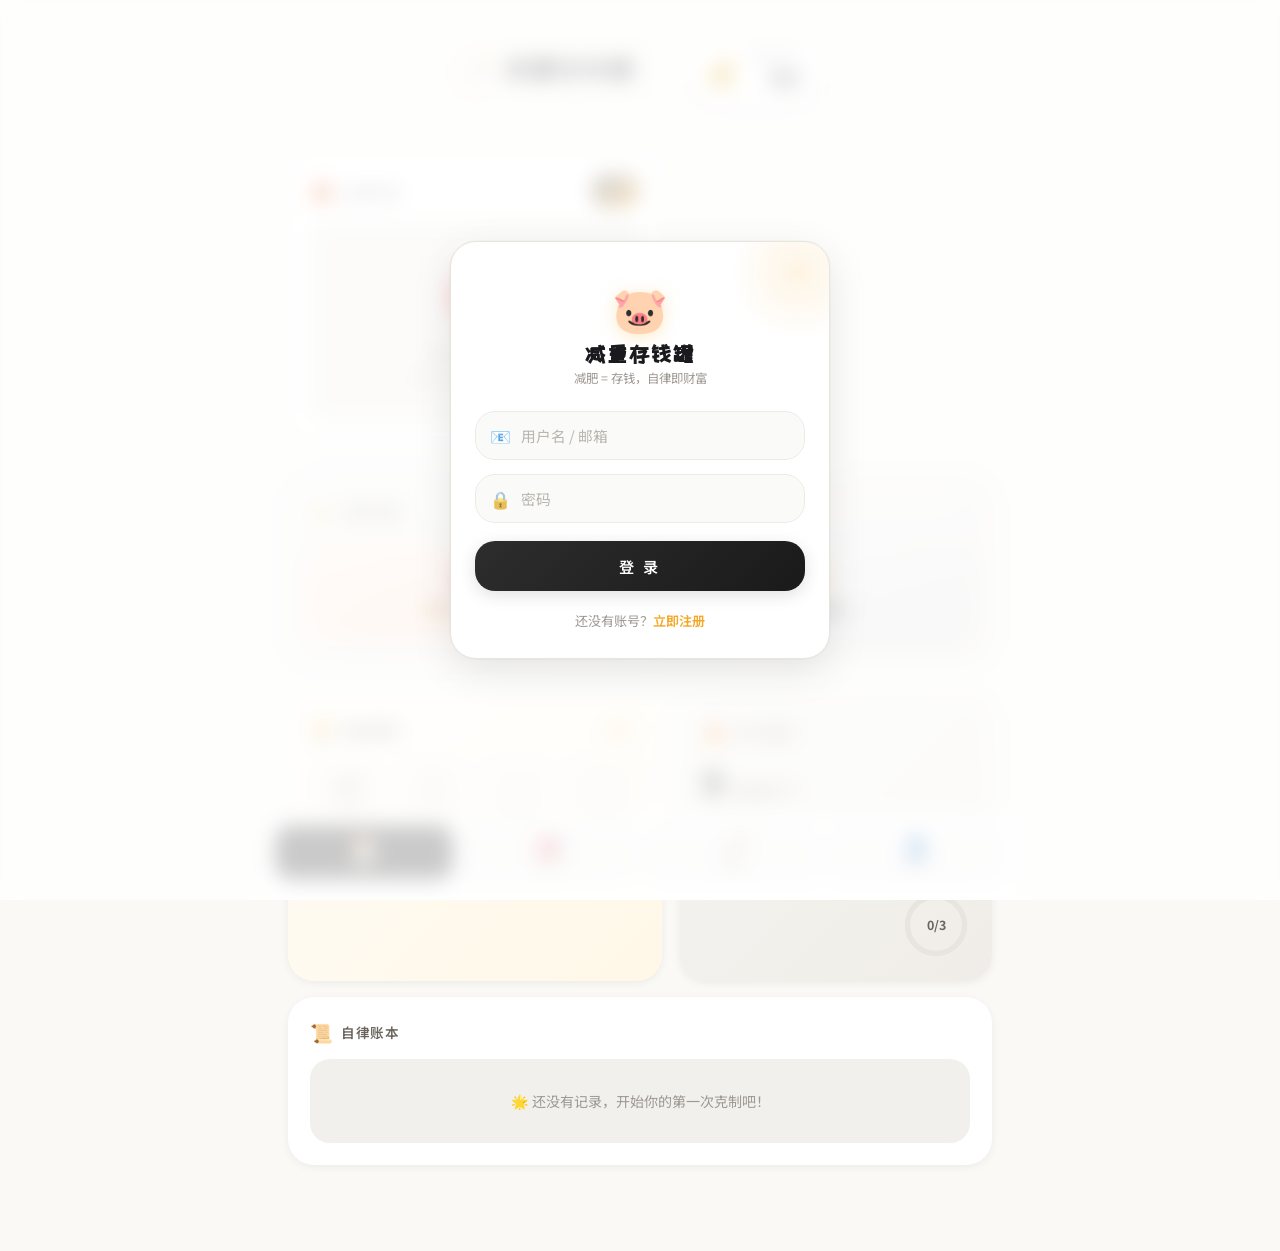
==== commit 987d805e: "feat: 心愿礼物支持多个，新建不再覆盖旧心愿" ====
--- a/index.html
+++ b/index.html
@@ -212,7 +212,7 @@
           <div class="card-header">
             <span class="card-icon">🎁</span>
             <span class="card-title">心愿礼物</span>
-            <button class="btn-mini" onclick="openWishModal()" style="font-size:0.65rem;color:var(--primary);font-weight:600;background:var(--primary-soft);padding:2px 8px;border-radius:8px;border:none;cursor:pointer;">编辑</button>
+            <button class="btn-mini" onclick="openWishModal(getActiveWish()?.id)" style="font-size:0.65rem;color:var(--primary);font-weight:600;background:var(--primary-soft);padding:2px 8px;border-radius:8px;border:none;cursor:pointer;">编辑</button>
           </div>
           <div id="goalWishDisplay">
             <div class="wish-empty-state">
@@ -316,7 +316,7 @@
 
         <!-- 设置列表 -->
         <div class="card" style="padding:4px 0;">
-          <div class="setting-item" onclick="openWishModal()">
+          <div class="setting-item" onclick="openWishModal(getActiveWish()?.id)">
             <div class="setting-icon">🎁</div>
             <div class="setting-text">
               <div class="st-name">修改心愿礼物</div>
--- a/style.css
+++ b/style.css
@@ -11,7 +11,7 @@
   --primary-soft: #F0F0F0;
 
   /* 紫色别名（兼容） */
-  --purple: #2D2D2D;
+  --purple: #AF52DE;
 
   /* 功能色 */
   --accent-gold: #F5A623;
@@ -24,8 +24,17 @@
   --accent-blue-soft: #E8F6FD;
   --accent-pink: #FF6B9D;
   --accent-pink-soft: #FFE8F0;
-  --accent-purple: #555555;
+  --accent-purple: #AF52DE;
   --accent-purple-soft: #F0EDE8;
+
+  /* 简写别名（被 inline style 引用） */
+  --orange: var(--accent-orange);
+  --green: var(--accent-green);
+  --gold: var(--accent-gold);
+
+  /* 发光阴影 */
+  --shadow-glow-orange: 0 0 20px rgba(255, 159, 67, 0.3);
+  --shadow-glow-gold: 0 0 20px rgba(245, 166, 35, 0.3);
 
   /* 暖白主题 - 非纯白，带暖调 */
   --bg-warm: #F5F4F0;
@@ -72,7 +81,7 @@
 .app-container {
   max-width: 420px;
   margin: 0 auto;
-  padding: 20px 20px 100px;
+  padding: 20px 20px 80px;
   position: relative;
 }
 
@@ -81,19 +90,18 @@
   display: flex;
   justify-content: space-between;
   align-items: center;
-  padding: 8px 0;
-  position: fixed;
+  padding: 4px 0 2px;
+  position: sticky;
   top: 0;
   z-index: 100;
   background: #FAF9F6;
+  width: 100%;
+  max-width: 420px;
+  margin: 0 auto;
 }
 
 /* 顶部栏跟随容器宽度（手机端） */
 .app-container > .top-bar {
-  left: 50%;
-  transform: translateX(-50%);
-  width: 100%;
-  max-width: inherit;
   padding-left: 20px;
   padding-right: 20px;
   box-sizing: border-box;
@@ -150,6 +158,8 @@
   0%, 100% { opacity: 0.3; transform: translateY(0); }
   50% { opacity: 0.7; transform: translateY(-2px); }
 }
+
+@keyframes cardAppear {
   from { opacity: 0.85; transform: scaleY(0.95) scaleX(0.98); }
   to { opacity: 1; transform: scaleY(1.05) scaleX(1.02); }
 }
@@ -307,6 +317,10 @@
   .dashboard-grid {
     grid-template-columns: 1fr;
   }
+
+  .action-card {
+    grid-column: span 1;
+  }
 }
 
 /* ===== 心愿礼物卡片 - 可点击交互 ===== */
@@ -486,6 +500,7 @@
 .action-card {
   background: linear-gradient(135deg, #F8F6F4, #F2EFEC);
   border-color: rgba(180, 170, 165, 0.12);
+  grid-column: span 2;
 }
 
 .action-card:hover {
@@ -494,15 +509,18 @@
 }
 
 .action-buttons {
-  display: grid;
-  grid-template-columns: 1fr 1fr;
+  display: flex;
+  flex-direction: row;
   gap: 14px;
+  align-items: stretch;
+  justify-content: stretch;
 }
 
 .btn-action {
   display: flex;
   flex-direction: column;
   align-items: center;
+  justify-content: center;
   gap: 5px;
   padding: 20px 10px;
   border: none;
@@ -511,6 +529,8 @@
   transition: transform 0.3s cubic-bezier(0.34, 1.56, 0.64, 1), box-shadow 0.3s ease;
   position: relative;
   overflow: hidden;
+  flex: 1;
+  min-width: 0;
 }
 
 /* 按钮顶部光泽层 */
@@ -1719,26 +1739,27 @@
 .bottom-nav {
   position: fixed;
   bottom: 0;
+  left: 0;
+  right: 0;
   z-index: 500;
   background: rgba(255, 255, 255, 0.88);
   backdrop-filter: blur(20px);
   -webkit-backdrop-filter: blur(20px);
   border-top: 1px solid rgba(0, 0, 0, 0.05);
   display: flex;
-  justify-content: space-around;
-  align-items: center;
-  gap: 0;
-  padding: 10px 8px 22px;
-  /* 宽度由 .app-container > .bottom-nav 规则控制 */
+  justify-content: space-evenly;
+  align-items: center;
+  gap: 8px;
+  padding: 10px 16px 22px;
+  width: 100%;
+  max-width: 420px;
+  margin: 0 auto;
+  box-sizing: border-box;
 }
 
 /* 底部导航栏跟随容器宽度（手机端） */
 .app-container > .bottom-nav {
-  left: 50%;
-  transform: translateX(-50%);
-  width: 420px;
-  max-width: 100vw;
-  box-sizing: border-box;
+  /* 不需要了，因为bottom-nav不在app-container内 */
 }
 
 .nav-item {
@@ -1753,7 +1774,9 @@
   font-size: 0.65rem;
   cursor: pointer;
   padding: 0;
-  width: 52px;
+  flex: 1;
+  min-width: 60px;
+  max-width: 100%;
   height: 52px;
   transition: all 0.25s ease;
   font-family: inherit;
@@ -1868,13 +1891,210 @@
     font-size: 0.74rem;
   }
 
-.bottom-nav {
-  width: 100%;
-  max-width: 100vw;
-  border-radius: 0;
-  left: 0;
-  transform: none;
-}
+  .bottom-nav {
+    width: 100%;
+    max-width: 100vw;
+    border-radius: 0;
+    left: 0;
+    transform: none;
+  }
+
+  /* 手机端弹窗适配 */
+  .modal {
+    padding: 20px 16px;
+    max-width: calc(100vw - 24px);
+    border-radius: 16px;
+    max-height: 88vh;
+    overflow-y: auto;
+  }
+
+  .modal-title {
+    font-size: 1.2rem;
+    margin-bottom: 8px;
+  }
+
+  .modal-desc {
+    font-size: 0.75rem;
+    margin-bottom: 12px;
+  }
+
+  .form-group {
+    margin-bottom: 10px;
+  }
+
+  .form-group label {
+    font-size: 0.74rem;
+    margin-bottom: 4px;
+  }
+
+  .food-presets {
+    gap: 5px;
+    flex-wrap: wrap;
+    max-height: 90px;
+    overflow-y: auto;
+    padding-right: 4px;
+  }
+
+  /* 隐藏食物标签滚动条 */
+  .food-presets::-webkit-scrollbar {
+    width: 4px;
+  }
+
+  .food-presets::-webkit-scrollbar-track {
+    background: transparent;
+  }
+
+  .food-presets::-webkit-scrollbar-thumb {
+    background: rgba(0, 0, 0, 0.1);
+    border-radius: 2px;
+  }
+
+  .food-chip {
+    padding: 5px 10px;
+    font-size: 0.68rem;
+  }
+
+  .custom-food-input-wrap {
+    display: flex;
+    flex-wrap: wrap;
+    gap: 4px;
+    align-items: center;
+    font-size: 0.7rem;
+    margin-top: 8px;
+  }
+
+  .custom-food-hint {
+    font-size: 0.7rem;
+  }
+
+  .text-input {
+    padding: 8px 10px;
+    font-size: 0.9rem;
+    border-radius: 10px;
+  }
+
+  .amount-input-wrap {
+    padding: 8px 10px;
+  }
+
+  .amount-input {
+    font-size: 0.95rem;
+  }
+
+  .currency {
+    font-size: 0.9rem;
+  }
+
+  .btn-confirm {
+    padding: 10px 20px;
+    font-size: 0.9rem;
+    border-radius: 12px;
+  }
+
+  .btn-cancel {
+    padding: 10px 20px;
+    font-size: 0.9rem;
+    border-radius: 12px;
+  }
+
+  .modal-actions {
+    gap: 10px;
+  }
+
+  .btn-mini {
+    padding: 6px 12px;
+    font-size: 0.75rem;
+  }
+
+  /* 庆祝弹窗手机端适配 */
+  .celebration-content {
+    padding: 32px 24px;
+    max-width: calc(100vw - 32px);
+    border-radius: 20px;
+  }
+
+  .celebration-icon {
+    font-size: 3rem;
+    margin-bottom: 12px;
+  }
+
+  .celebration-title {
+    font-size: 1.3rem;
+    margin-bottom: 8px;
+  }
+
+  .celebration-text {
+    font-size: 0.88rem;
+    margin-bottom: 12px;
+    max-width: 100%;
+  }
+
+  .celebration-amount {
+    font-size: 2.2rem;
+    margin-bottom: 16px;
+  }
+
+  .btn-celebration-close {
+    padding: 12px 28px;
+    font-size: 0.95rem;
+  }
+
+  /* 登录/注册弹窗手机端适配 */
+  .auth-modal {
+    max-width: calc(100vw - 32px);
+    width: 100%;
+    padding: 28px 20px 24px;
+    border-radius: 20px;
+  }
+
+  .auth-title {
+    font-size: 1.4rem;
+  }
+
+  .auth-input {
+    padding: 10px 12px;
+    font-size: 0.95rem;
+    border-radius: 12px;
+  }
+
+  .btn-auth {
+    padding: 12px 20px;
+    font-size: 0.95rem;
+  }
+
+  .auth-switch {
+    font-size: 0.82rem;
+  }
+
+  /* 账户编辑弹窗手机端适配 */
+  .profile-modal {
+    width: 100%;
+    max-width: calc(100vw - 32px);
+    max-height: 85vh;
+    border-radius: 20px;
+  }
+
+  .profile-label {
+    font-size: 0.82rem;
+  }
+
+  .profile-input {
+    padding: 10px 12px;
+    font-size: 0.95rem;
+    border-radius: 12px;
+  }
+
+  .avatar-preview-image {
+    width: 90px;
+    height: 90px;
+    border-width: 2px;
+  }
+
+  .avatar-edit-overlay {
+    width: 28px;
+    height: 28px;
+    font-size: 1rem;
+  }
 }
 
 /* ---- 平板竖屏 & 桌面端（统一 2×2 等高布局） ---- */
@@ -1882,26 +2102,23 @@
   .dashboard-grid {
     grid-template-columns: 1fr 1fr;
     gap: 16px;
-    /* 关键：让每行两张卡片等高 */
-    grid-auto-rows: 1fr;
-    align-items: stretch;
-  }
-
-  /* 所有卡片都占1格，不跨行跨列 */
+  }
+
+  /* 所有卡片都占1格，不跨行跨列 - 除了action-card横跨2列 */
   .dashboard-grid .wish-card,
-  .dashboard-grid .action-card,
   .dashboard-grid .badge-card,
   .dashboard-grid .streak-card {
     grid-column: span 1;
     grid-row: span 1;
   }
 
-  .action-buttons {
-    grid-template-columns: 1fr 1fr;
+  .dashboard-grid .action-card {
+    grid-column: span 2;
   }
 
   .action-buttons .btn-action {
     padding: 18px 12px;
+    flex: 1;
   }
 
   .btn-sub {
@@ -1927,9 +2144,9 @@
     padding-right: 28px;
   }
 
-  .tab-pages {
-    padding-top: 100px;
-  }
+.tab-pages {
+  padding-top: 56px;
+}
 
   /* 桌面端：累计存下区域更大 */
   .total-saved-display {
@@ -1950,16 +2167,18 @@
   }
 
   /* 桌面端保留底部导航栏显示 */
-.bottom-nav {
-  width: 680px;
-  max-width: 100vw;
-  left: 50%;
-  transform: translateX(-50%);
-}
-
-  .app-container {
-    padding-bottom: 100px;
-  }
+  .bottom-nav {
+    width: 680px;
+    max-width: 100%;
+    left: 0;
+    right: 0;
+    margin: 0 auto;
+    transform: none;
+  }
+
+.app-container {
+  padding-bottom: 70px;
+}
 
   /* 桌面端对称 2×2 布局 — 继承上面481px的统一定义 */
   .dashboard-grid {
@@ -1970,9 +2189,9 @@
     padding: 22px;
   }
 
-  .top-bar {
-    padding: 12px 0 32px;
-  }
+.top-bar {
+  padding: 8px 0 4px;
+}
 
   .app-title {
     font-size: 1.7rem;
@@ -1996,7 +2215,11 @@
 
   .bottom-nav {
     width: 760px;
-    max-width: 100vw;
+    max-width: 100%;
+    left: 0;
+    right: 0;
+    margin: 0 auto;
+    transform: none;
   }
 
   .dashboard-grid {
@@ -2635,7 +2858,7 @@
   position: relative;
   min-height: calc(100vh - 120px);
   /* 为固定的顶部导航栏留出空间 */
-  padding-top: 86px;
+  padding-top: 48px;
 }
 
 .tab-page {
@@ -3087,7 +3310,7 @@
   flex-direction: column;
   gap: 16px;
   align-items: center;
-  padding: 20px 0;
+  padding: 12px 0;
 }
 
 .avatar-container {
@@ -3239,3 +3462,83 @@
   color: var(--text-muted);
   flex-shrink: 0;
 }
+
+/* ===== 多心愿列表样式 ===== */
+.wish-list {
+  display: flex;
+  flex-direction: column;
+  gap: 12px;
+}
+
+.wish-list .wish-active {
+  position: relative;
+  border: 2px solid transparent;
+  border-radius: var(--radius-md);
+  padding: 10px;
+  transition: border-color 0.2s ease, background 0.2s ease;
+}
+
+.wish-list .wish-active.wish-selected {
+  border-color: var(--accent-gold);
+  background: var(--accent-gold-soft);
+}
+
+.wish-list .wish-active:not(.wish-selected):hover {
+  border-color: var(--border-color);
+}
+
+.wish-edit-btn,
+.wish-delete-btn {
+  position: absolute;
+  top: 6px;
+  background: none;
+  border: none;
+  cursor: pointer;
+  font-size: 0.85rem;
+  padding: 4px 6px;
+  border-radius: 8px;
+  opacity: 0.5;
+  transition: opacity 0.2s;
+  z-index: 2;
+}
+
+.wish-edit-btn {
+  right: 28px;
+}
+
+.wish-delete-btn {
+  right: 4px;
+  color: #E55A2B;
+}
+
+.wish-edit-btn:hover,
+.wish-delete-btn:hover {
+  opacity: 1;
+  background: rgba(0,0,0,0.05);
+}
+
+/* 目标页心愿列表 */
+.goal-wish-list {
+  display: flex;
+  flex-direction: column;
+  gap: 12px;
+}
+
+.goal-wish-list .wish-preview {
+  display: flex;
+  align-items: center;
+  gap: 16px;
+  padding: 10px;
+  border-radius: var(--radius-md);
+  border: 2px solid transparent;
+  transition: border-color 0.2s ease, background 0.2s ease;
+}
+
+.goal-wish-list .wish-preview.wish-selected {
+  border-color: var(--accent-gold);
+  background: var(--accent-gold-soft);
+}
+
+.goal-wish-list .wish-preview:not(.wish-selected):hover {
+  border-color: var(--border-color);
+}
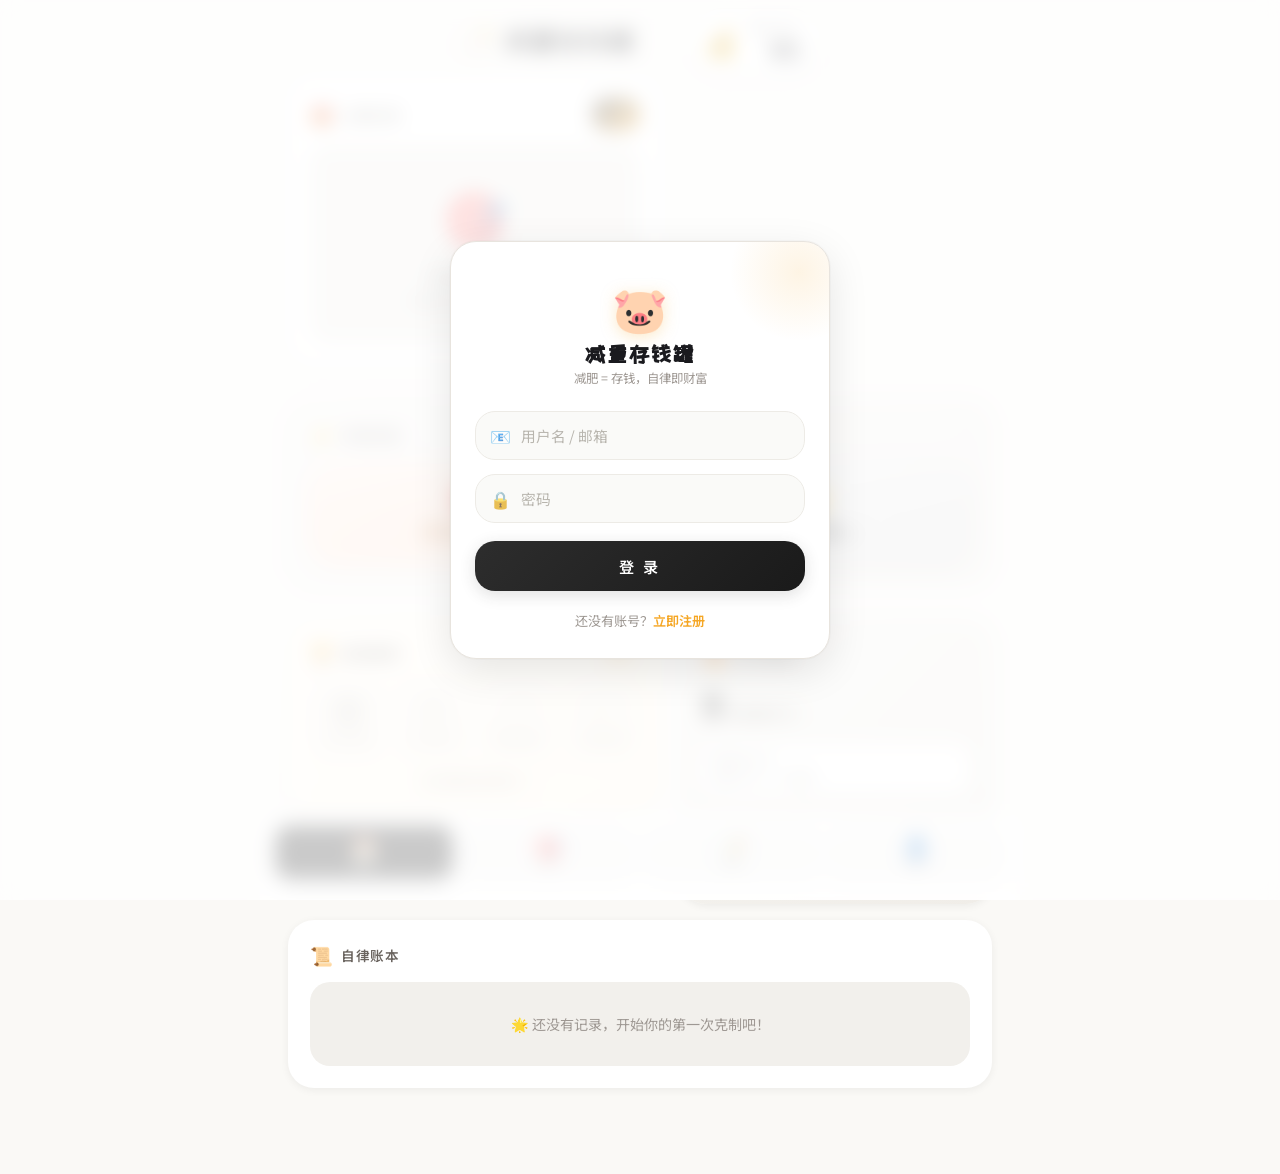
==== commit f31af2cc: "refactor: 全面重写CSS布局系统，修复卡片占位和交互问题 - 统一固定栏居中方案(left:50%+translateX) - dashboard-grid使用align-items:sta" ====
--- a/index.html
+++ b/index.html
@@ -338,6 +338,7 @@
       <h2 class="modal-title">🛑 克制成功！</h2>
       <p class="modal-desc">你忍住了什么诱惑？把这笔钱存进心愿礼物吧！</p>
 
+      <div class="resist-modal-body">
       <div class="form-group">
         <label>你忍住没买什么？</label>
         <div class="food-presets" id="foodPresets">
@@ -373,6 +374,7 @@
       <div class="form-group">
         <label>备注（可选）</label>
         <input type="text" id="resistNote" class="text-input" placeholder="比如：路过薛记忍住了...">
+      </div>
       </div>
 
       <div class="modal-actions">
--- a/style.css
+++ b/style.css
@@ -81,29 +81,24 @@
 .app-container {
   max-width: 420px;
   margin: 0 auto;
-  padding: 20px 20px 80px;
+  padding: 56px 20px 80px;
   position: relative;
 }
 
-/* ===== 顶部导航栏 - 紧凑固定头部（仅占位） ===== */
+/* ===== 顶部导航栏 - 固定头部 ===== */
 .top-bar {
   display: flex;
   justify-content: space-between;
   align-items: center;
-  padding: 4px 0 2px;
-  position: sticky;
+  padding: 4px 20px 2px;
+  position: fixed;
   top: 0;
+  left: 50%;
+  transform: translateX(-50%);
   z-index: 100;
   background: #FAF9F6;
+  max-width: 420px;
   width: 100%;
-  max-width: 420px;
-  margin: 0 auto;
-}
-
-/* 顶部栏跟随容器宽度（手机端） */
-.app-container > .top-bar {
-  padding-left: 20px;
-  padding-right: 20px;
   box-sizing: border-box;
 }
 
@@ -160,8 +155,8 @@
 }
 
 @keyframes cardAppear {
-  from { opacity: 0.85; transform: scaleY(0.95) scaleX(0.98); }
-  to { opacity: 1; transform: scaleY(1.05) scaleX(1.02); }
+  from { opacity: 0.85; transform: scale(0.98); }
+  to { opacity: 1; transform: scale(1); }
 }
 
 /* Logo 内金币微旋转 */
@@ -310,6 +305,7 @@
   display: grid;
   grid-template-columns: 1fr 1fr;
   gap: 16px;
+  align-items: start;
 }
 
 /* 手机端单列 */
@@ -333,7 +329,8 @@
 }
 
 .wish-display {
-  min-height: 120px;
+  min-height: 80px;
+  overflow: hidden;
 }
 
 .wish-empty-state {
@@ -401,8 +398,8 @@
 }
 
 .wish-img-wrap {
-  width: 80px;
-  height: 80px;
+  width: 64px;
+  height: 64px;
   border-radius: var(--radius-md);
   overflow: hidden;
   flex-shrink: 0;
@@ -428,9 +425,9 @@
 }
 
 .wish-name {
-  font-size: 1.1rem;
+  font-size: 0.95rem;
   font-weight: 700;
-  margin-bottom: 6px;
+  margin-bottom: 4px;
   white-space: nowrap;
   overflow: hidden;
   text-overflow: ellipsis;
@@ -438,11 +435,11 @@
 
 .wish-progress-bar {
   width: 100%;
-  height: 12px;
+  height: 8px;
   background: var(--bg-card-alt);
-  border-radius: 6px;
+  border-radius: 4px;
   overflow: hidden;
-  margin: 10px 0;
+  margin: 6px 0;
   border: 1px solid var(--border-light);
 }
 
@@ -477,7 +474,7 @@
 }
 
 .wish-current {
-  font-size: 1.2rem;
+  font-size: 1rem;
   font-weight: 800;
   color: var(--accent-gold);
 }
@@ -1739,8 +1736,8 @@
 .bottom-nav {
   position: fixed;
   bottom: 0;
-  left: 0;
-  right: 0;
+  left: 50%;
+  transform: translateX(-50%);
   z-index: 500;
   background: rgba(255, 255, 255, 0.88);
   backdrop-filter: blur(20px);
@@ -1753,7 +1750,6 @@
   padding: 10px 16px 22px;
   width: 100%;
   max-width: 420px;
-  margin: 0 auto;
   box-sizing: border-box;
 }
 
@@ -1895,8 +1891,8 @@
     width: 100%;
     max-width: 100vw;
     border-radius: 0;
-    left: 0;
-    transform: none;
+    left: 50%;
+    transform: translateX(-50%);
   }
 
   /* 手机端弹窗适配 */
@@ -2102,6 +2098,7 @@
   .dashboard-grid {
     grid-template-columns: 1fr 1fr;
     gap: 16px;
+    align-items: start;
   }
 
   /* 所有卡片都占1格，不跨行跨列 - 除了action-card横跨2列 */
@@ -2170,10 +2167,8 @@
   .bottom-nav {
     width: 680px;
     max-width: 100%;
-    left: 0;
-    right: 0;
-    margin: 0 auto;
-    transform: none;
+    left: 50%;
+    transform: translateX(-50%);
   }
 
 .app-container {
@@ -2183,6 +2178,7 @@
   /* 桌面端对称 2×2 布局 — 继承上面481px的统一定义 */
   .dashboard-grid {
     gap: 18px;
+    align-items: start;
   }
 
   .card {
@@ -2191,6 +2187,8 @@
 
 .top-bar {
   padding: 8px 0 4px;
+  left: 50%;
+  transform: translateX(-50%);
 }
 
   .app-title {
@@ -2216,14 +2214,13 @@
   .bottom-nav {
     width: 760px;
     max-width: 100%;
-    left: 0;
-    right: 0;
-    margin: 0 auto;
-    transform: none;
+    left: 50%;
+    transform: translateX(-50%);
   }
 
   .dashboard-grid {
     grid-template-columns: 1.2fr 1fr;
+    align-items: start;
   }
 }
 
@@ -3467,7 +3464,7 @@
 .wish-list {
   display: flex;
   flex-direction: column;
-  gap: 12px;
+  gap: 8px;
 }
 
 .wish-list .wish-active {
@@ -3476,6 +3473,7 @@
   border-radius: var(--radius-md);
   padding: 10px;
   transition: border-color 0.2s ease, background 0.2s ease;
+  align-items: flex-start;
 }
 
 .wish-list .wish-active.wish-selected {
@@ -3490,16 +3488,22 @@
 .wish-edit-btn,
 .wish-delete-btn {
   position: absolute;
-  top: 6px;
-  background: none;
-  border: none;
+  top: 4px;
+  background: rgba(255,255,255,0.85);
+  border: 1px solid var(--border-color);
   cursor: pointer;
-  font-size: 0.85rem;
-  padding: 4px 6px;
-  border-radius: 8px;
-  opacity: 0.5;
-  transition: opacity 0.2s;
+  font-size: 0.75rem;
+  padding: 2px 5px;
+  border-radius: 6px;
+  opacity: 0;
+  transition: opacity 0.2s, background 0.2s;
   z-index: 2;
+  line-height: 1;
+}
+
+.wish-active:hover .wish-edit-btn,
+.wish-active:hover .wish-delete-btn {
+  opacity: 0.7;
 }
 
 .wish-edit-btn {
